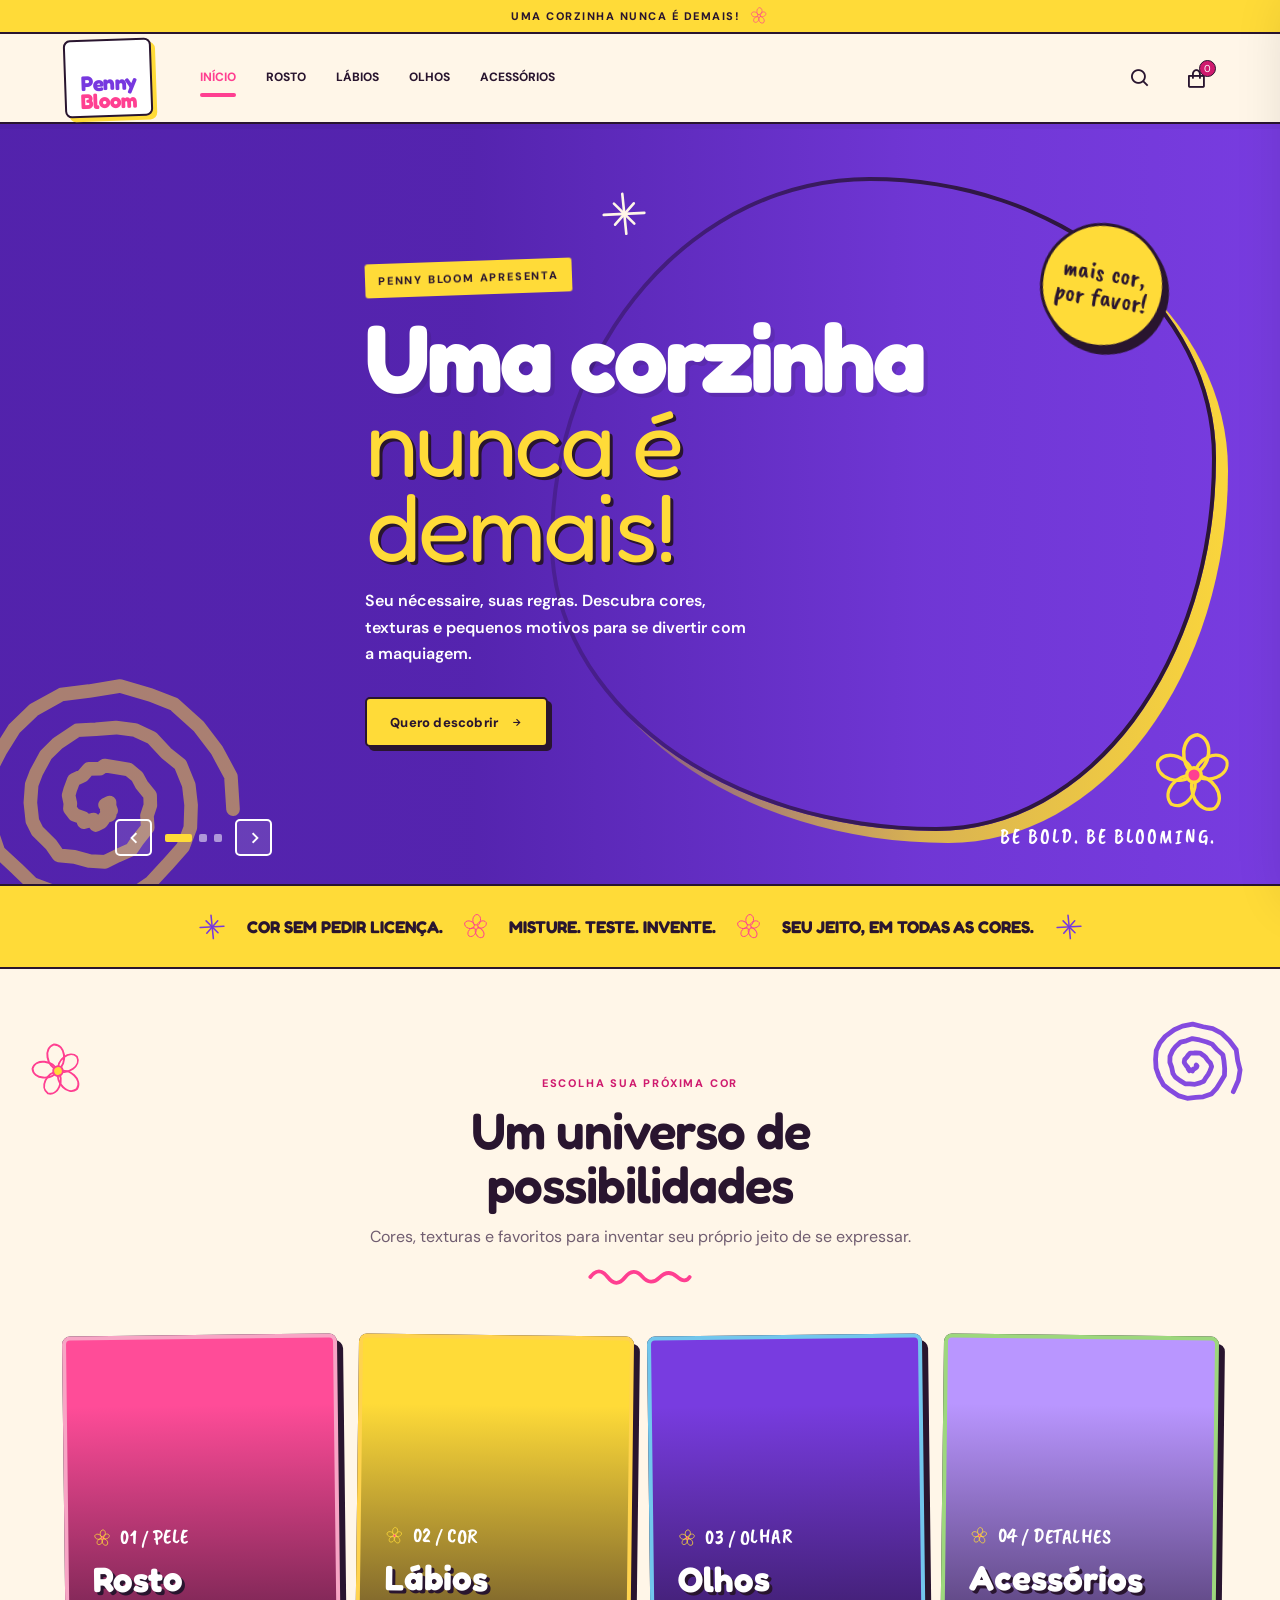
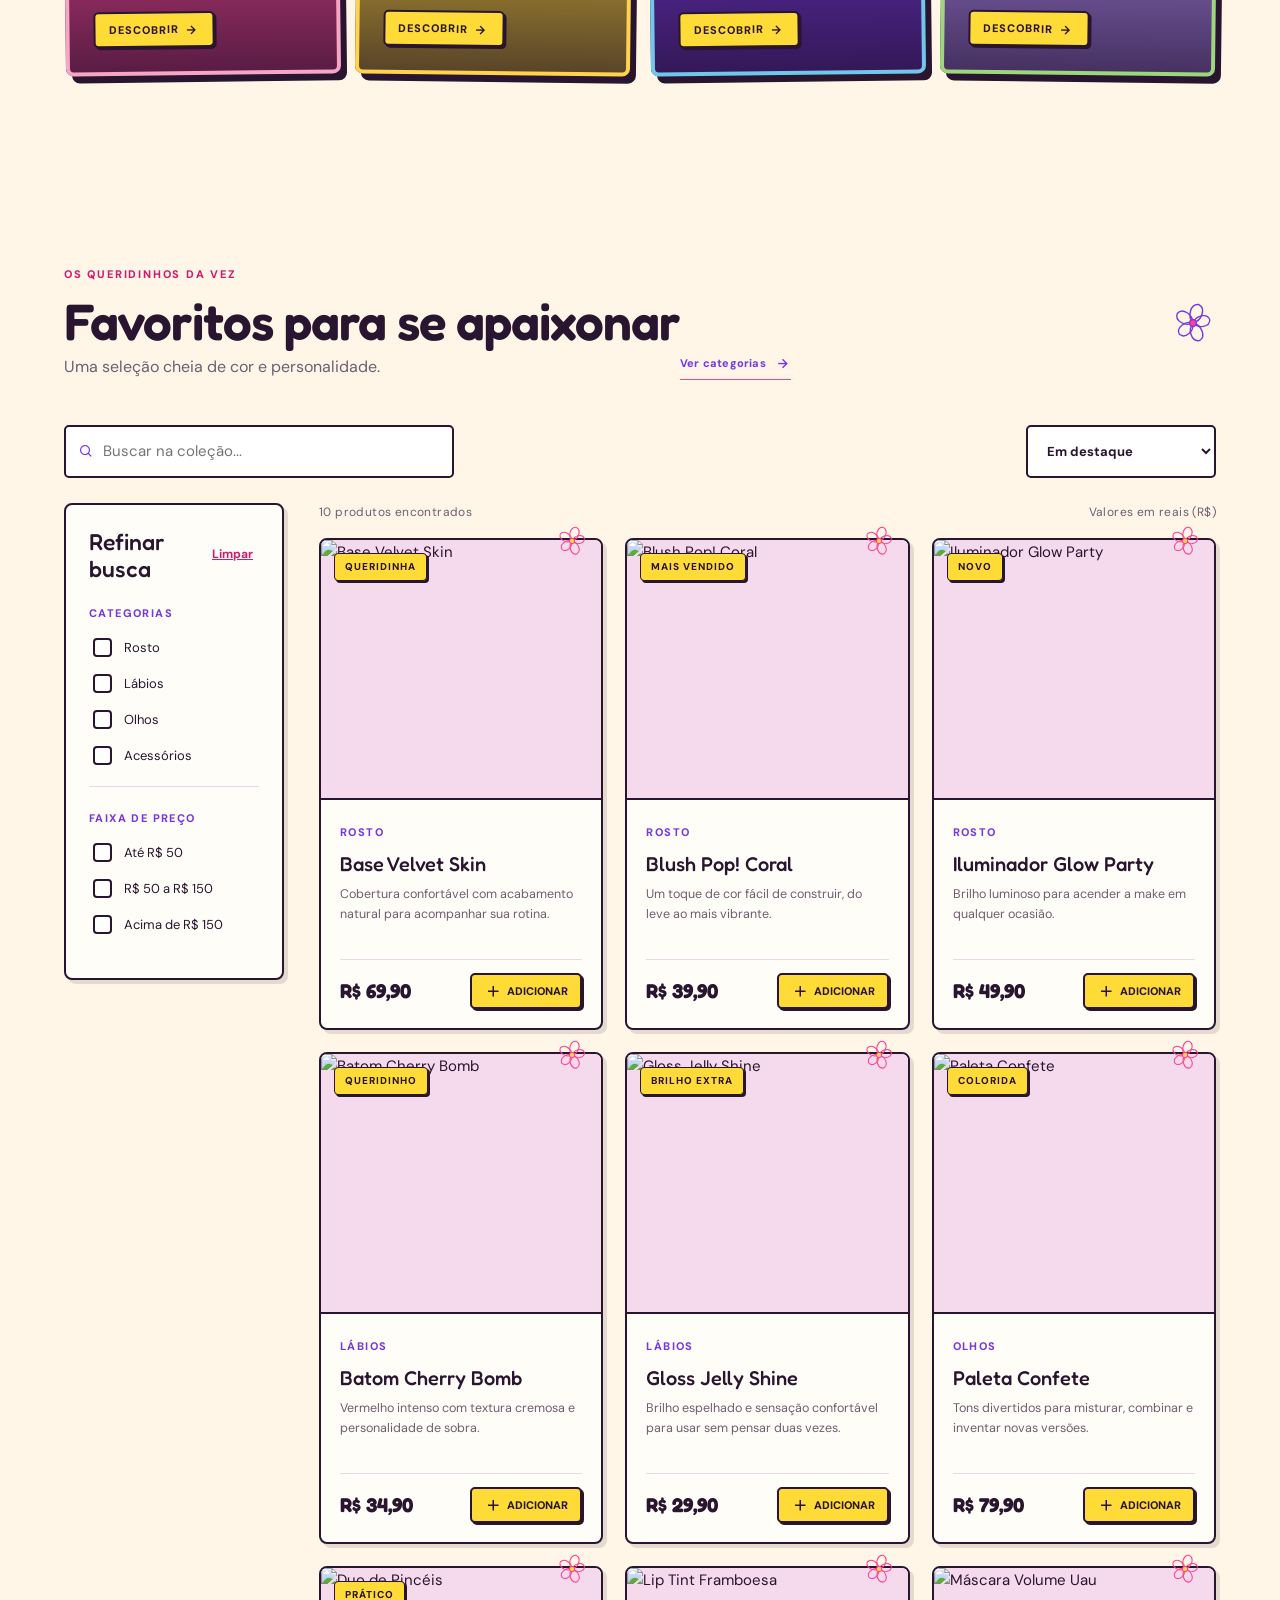
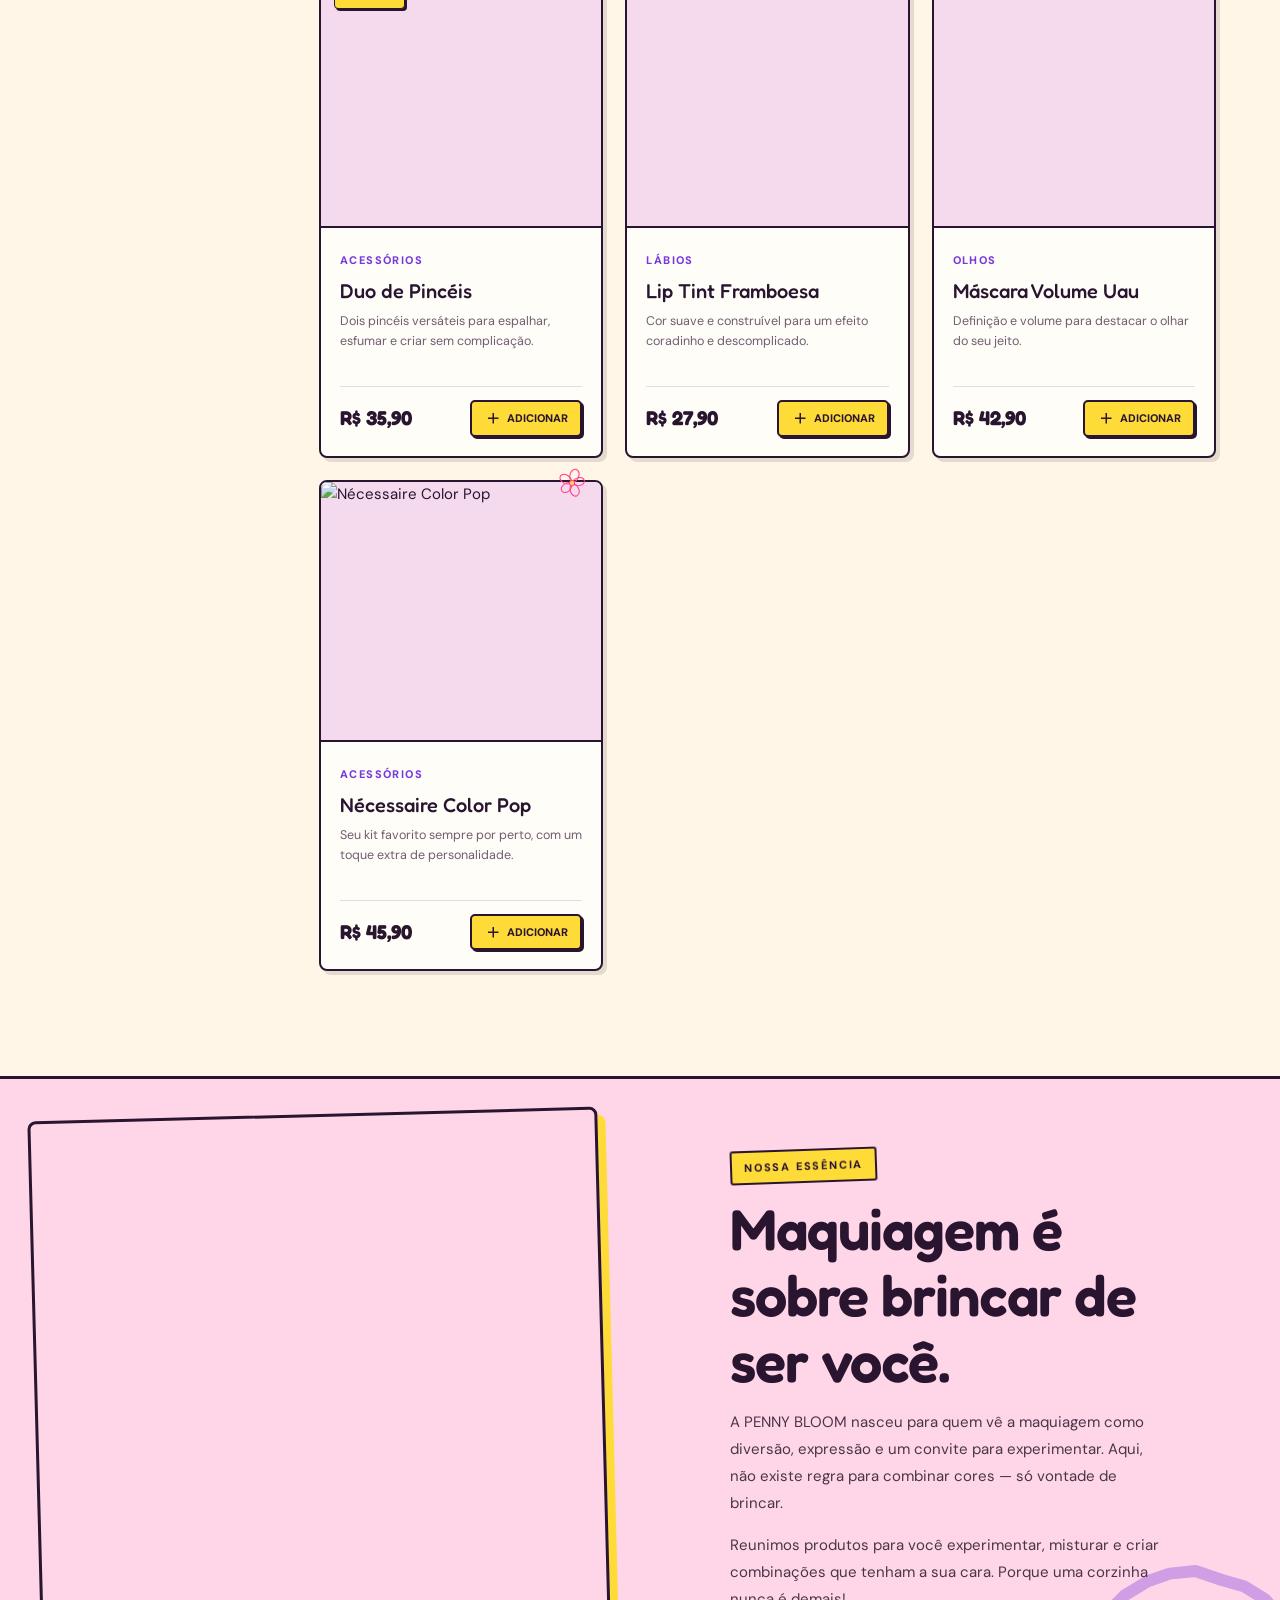
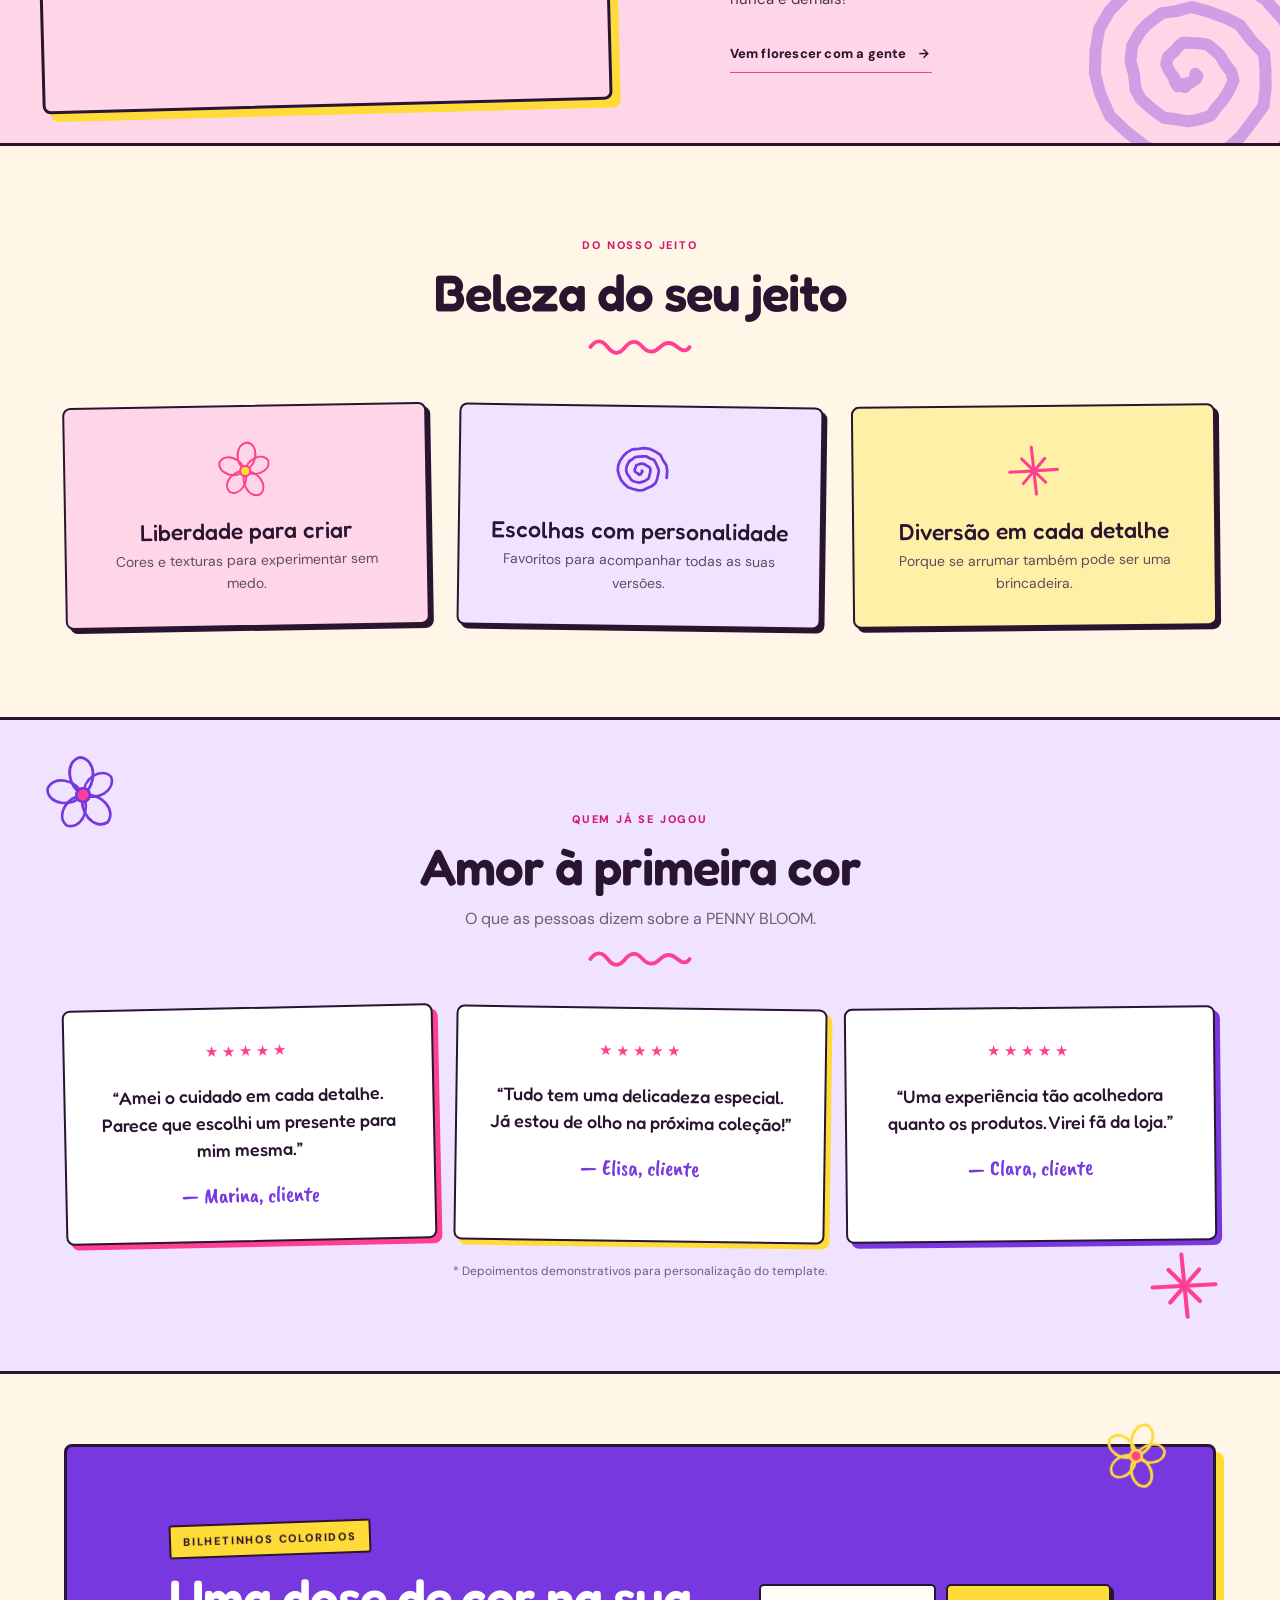
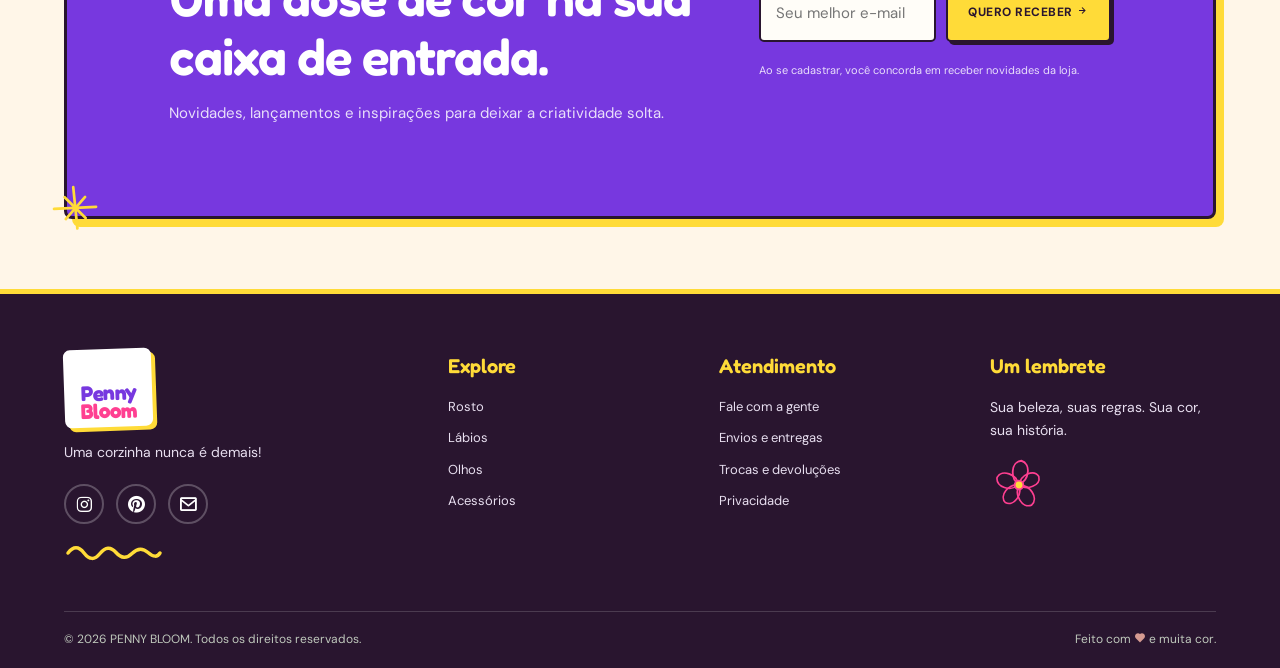
==== index.html @ 9c1b97aa "Add files via upload" ====
<!DOCTYPE html>
<html lang="pt-BR">
<head>
  <meta charset="UTF-8">
  <meta name="viewport" content="width=device-width, initial-scale=1.0">
  <meta name="theme-color" content="#f8f6ef">
  <meta name="description" content="PENNY BLOOM — maquiagem, cor e personalidade.">
  <title>PENNY BLOOM | Uma corzinha nunca é demais!</title>
  <link rel="preconnect" href="https://fonts.googleapis.com">
  <link rel="preconnect" href="https://fonts.gstatic.com" crossorigin>
  <link href="https://fonts.googleapis.com/css2?family=Caveat+Brush&family=DM+Sans:wght@400;500;600;700;800&family=Fredoka:wght@400;500;600;700&display=swap" rel="stylesheet">
  <link href="https://unpkg.com/boxicons@2.1.4/css/boxicons.min.css" rel="stylesheet">
  <link rel="stylesheet" href="style.css">
</head>
<body data-page="home">
  <div class="announcement">Uma corzinha nunca é demais! <span>✿</span></div>
  <header class="site-header">
    <div class="nav-container">
      <button class="icon-button mobile-toggle" id="mobile-toggle" aria-label="Abrir menu" aria-expanded="false"><i class="bx bx-menu"></i></button>
      <a class="logo" href="index.html" aria-label="Penny Bloom — início"><span class="logo-mark" aria-hidden="true">✿</span><span class="logo-word"><span class="logo-line">Penny</span><span class="logo-line">Bloom</span></span></a>
      <nav class="main-nav" id="nav-menu" aria-label="Navegação principal">
        <a class="active" href="index.html">Início</a>
        <a href="rosto.html">Rosto</a>
        <a href="labios.html">Lábios</a>
        <a href="olhos.html">Olhos</a>
        <a href="acessorios.html">Acessórios</a>
      </nav>
      <div class="nav-actions">
        <button class="icon-button" id="search-toggle" aria-label="Abrir busca"><i class="bx bx-search"></i></button>
        <button class="icon-button cart-trigger" data-open-cart aria-label="Abrir carrinho"><i class="bx bx-shopping-bag"></i><span class="cart-count" id="cart-count">0</span></button>
      </div>
    </div>
    <form class="search-bar" id="search-form" role="search">
      <input id="search-input" type="search" placeholder="O que você está procurando?" aria-label="Buscar produtos">
      <button type="submit">Buscar</button>
    </form>
  </header>

  <main>
    <section class="hero hero-slider" aria-label="Destaques PENNY BLOOM">
      <div class="hero-slide is-active"><div class="hero-slide-image" style="background-image:url('https://images.unsplash.com/photo-1522335789203-aabd1fc54bc9?auto=format&fit=crop&w=2200&q=90')"></div><div class="hero-content"><span class="eyebrow">PENNY BLOOM APRESENTA</span><h1>Uma corzinha<br><em>nunca é demais!</em></h1><p>Seu nécessaire, suas regras. Descubra cores, texturas e pequenos motivos para se divertir com a maquiagem.</p><a class="button button-light" href="#colecao">Quero descobrir <i class="bx bx-right-arrow-alt"></i></a></div><span class="hero-sticker sticker-one">mais cor,<br>por favor!</span></div>
      <div class="hero-slide"><div class="hero-slide-image" style="background-image:url('https://images.unsplash.com/photo-1596462502278-27bfdc403348?auto=format&fit=crop&w=2200&q=90')"></div><div class="hero-content"><span class="eyebrow">SEU JEITO DE BRILHAR</span><h1>Não tenha medo<br><em>de se colorir.</em></h1><p>Do básico ao nada básico: encontre seus novos favoritos e experimente sem pedir licença.</p><a class="button button-light" href="olhos.html">Explore as cores <i class="bx bx-right-arrow-alt"></i></a></div><span class="hero-sticker sticker-two">coragem<br>no pincel!</span></div>
      <div class="hero-slide"><div class="hero-slide-image" style="background-image:url('https://images.unsplash.com/photo-1583241800698-e8ab01830a07?auto=format&fit=crop&w=2200&q=90')"></div><div class="hero-content"><span class="eyebrow">BE BOLD. BE BLOOMING.</span><h1>Seu rosto é<br><em>sua tela.</em></h1><p>Um toque de brilho, uma mistura inesperada e uma versão sua que muda quando quiser.</p><a class="button button-light" href="rosto.html">Encontre seu favorito <i class="bx bx-right-arrow-alt"></i></a></div><span class="hero-sticker sticker-three">feito pra<br>brincar ♡</span></div>
      <div class="hero-controls"><button class="hero-arrow hero-prev" aria-label="Slide anterior"><i class="bx bx-chevron-left"></i></button><div class="hero-dots"><button class="is-active" data-go-slide="0" aria-label="Destaque 1"></button><button data-go-slide="1" aria-label="Destaque 2"></button><button data-go-slide="2" aria-label="Destaque 3"></button></div><button class="hero-arrow hero-next" aria-label="Próximo slide"><i class="bx bx-chevron-right"></i></button></div>
      <span class="hero-note">BE BOLD. BE BLOOMING.</span><span class="doodle doodle-flower">✿</span><span class="doodle doodle-spark">✳</span>
    </section>

    <section class="intro-strip">
      <p>Cor sem pedir licença.</p>
      <span>✿</span>
      <p>Misture. Teste. Invente.</p>
      <span>✿</span>
      <p>Seu jeito, em todas as cores.</p>
    </section>

    <section class="section categories-section">
      <div class="section-heading">
        <span class="eyebrow">ESCOLHA SUA PRÓXIMA COR</span>
        <h2>Um universo de possibilidades</h2>
        <p>Cores, texturas e favoritos para inventar seu próprio jeito de se expressar.</p>
      </div>
      <div class="category-grid">
        <a class="category-card category-face" href="rosto.html"><span>01 / PELE</span><h3>Rosto</h3><b>Descobrir <i class="bx bx-right-arrow-alt"></i></b></a>
        <a class="category-card category-lips" href="labios.html"><span>02 / COR</span><h3>Lábios</h3><b>Descobrir <i class="bx bx-right-arrow-alt"></i></b></a>
        <a class="category-card category-eyes" href="olhos.html"><span>03 / OLHAR</span><h3>Olhos</h3><b>Descobrir <i class="bx bx-right-arrow-alt"></i></b></a>
        <a class="category-card category-tools" href="acessorios.html"><span>04 / DETALHES</span><h3>Acessórios</h3><b>Descobrir <i class="bx bx-right-arrow-alt"></i></b></a>
      </div>
    </section>

    <section class="section shop-section" id="colecao">
      <div class="section-heading section-heading-row">
        <div><span class="eyebrow">OS QUERIDINHOS DA VEZ</span><h2>Favoritos para se apaixonar</h2><p>Uma seleção cheia de cor e personalidade.</p></div>
        <a class="text-link" href="rosto.html">Ver categorias <i class="bx bx-right-arrow-alt"></i></a>
      </div>
      <div class="catalog-toolbar">
        <label class="catalog-search"><i class="bx bx-search"></i><input type="search" id="catalog-search" placeholder="Buscar na coleção..." aria-label="Buscar na coleção"></label>
        <select id="sort-select" aria-label="Ordenar produtos">
          <option value="featured">Em destaque</option><option value="newest">Mais recentes</option><option value="price-asc">Menor preço</option><option value="price-desc">Maior preço</option><option value="name">Nome A–Z</option>
        </select>
      </div>
      <div class="catalog-layout">
        <aside class="filters">
          <div class="filter-heading"><h3>Refinar busca</h3><button id="clear-filters" class="clear-button">Limpar</button></div>
          <div class="filter-group"><h4>Categorias</h4>
            <label><input type="checkbox" name="category" value="rosto"> Rosto</label>
            <label><input type="checkbox" name="category" value="labios"> Lábios</label>
            <label><input type="checkbox" name="category" value="olhos"> Olhos</label>
            <label><input type="checkbox" name="category" value="acessorios"> Acessórios</label>
          </div>
          <div class="filter-group"><h4>Faixa de preço</h4>
            <label><input type="checkbox" name="price" value="0-50"> Até R$ 50</label>
            <label><input type="checkbox" name="price" value="50-150"> R$ 50 a R$ 150</label>
            <label><input type="checkbox" name="price" value="150-9999"> Acima de R$ 150</label>
          </div>
        </aside>
        <div class="products-area">
          <div class="results-line"><span id="results-count" aria-live="polite"></span><span>Valores em reais (R$)</span></div>
          <div class="products-grid" id="products-grid"></div>
          <div class="empty-state" id="empty-state" hidden><i class="bx bx-leaf"></i><h3>Nenhum encanto por aqui...</h3><p>Tente ajustar os filtros ou buscar por outro termo.</p><button class="button button-outline" id="reset-empty">Limpar filtros</button></div>
        </div>
      </div>
    </section>

    <section class="story-section">
      <div class="story-image"></div>
      <div class="story-copy"><span class="eyebrow">NOSSA ESSÊNCIA</span><h2>Maquiagem é sobre brincar de ser você.</h2><p>A PENNY BLOOM nasceu para quem vê a maquiagem como diversão, expressão e um convite para experimentar. Aqui, não existe regra para combinar cores — só vontade de brincar.</p><p>Reunimos produtos para você experimentar, misturar e criar combinações que tenham a sua cara. Porque uma corzinha nunca é demais!</p><a class="text-link" href="#newsletter">Vem florescer com a gente <i class="bx bx-right-arrow-alt"></i></a></div>
    </section>

    <section class="section values-section">
      <div class="section-heading"><span class="eyebrow">DO NOSSO JEITO</span><h2>Beleza do seu jeito</h2></div>
      <div class="values-grid">
        <article><i class="bx bx-leaf"></i><h3>Liberdade para criar</h3><p>Cores e texturas para experimentar sem medo.</p></article>
        <article><i class="bx bx-heart"></i><h3>Escolhas com personalidade</h3><p>Favoritos para acompanhar todas as suas versões.</p></article>
        <article><i class="bx bx-gift"></i><h3>Diversão em cada detalhe</h3><p>Porque se arrumar também pode ser uma brincadeira.</p></article>
      </div>
    </section>

    <section class="testimonials-section">
      <div class="section-heading"><span class="eyebrow">QUEM JÁ SE JOGOU</span><h2>Amor à primeira cor</h2><p>O que as pessoas dizem sobre a PENNY BLOOM.</p></div>
      <div class="testimonial-grid">
        <blockquote><div class="stars">★★★★★</div><p>“Amei o cuidado em cada detalhe. Parece que escolhi um presente para mim mesma.”</p><cite>— Marina, cliente</cite></blockquote>
        <blockquote><div class="stars">★★★★★</div><p>“Tudo tem uma delicadeza especial. Já estou de olho na próxima coleção!”</p><cite>— Elisa, cliente</cite></blockquote>
        <blockquote><div class="stars">★★★★★</div><p>“Uma experiência tão acolhedora quanto os produtos. Virei fã da loja.”</p><cite>— Clara, cliente</cite></blockquote>
      </div>
      <p class="demo-note">* Depoimentos demonstrativos para personalização do template.</p>
    </section>

    <section class="newsletter-section" id="newsletter">
      <div><span class="eyebrow">BILHETINHOS COLORIDOS</span><h2>Uma dose de cor na sua caixa de entrada.</h2><p>Novidades, lançamentos e inspirações para deixar a criatividade solta.</p></div>
      <form id="newsletter-form" class="newsletter-form"><label class="sr-only" for="newsletter-email">Seu e-mail</label><input type="email" id="newsletter-email" placeholder="Seu melhor e-mail" required><button type="submit">Quero receber <i class="bx bx-right-arrow-alt"></i></button><small id="newsletter-message" aria-live="polite">Ao se cadastrar, você concorda em receber novidades da loja.</small></form>
    </section>
  </main>

  <footer class="site-footer">
    <div class="footer-main"><div class="footer-brand"><a class="logo" href="index.html" aria-label="Penny Bloom — início"><span class="logo-mark" aria-hidden="true">✿</span><span class="logo-word"><span class="logo-line">Penny</span><span class="logo-line">Bloom</span></span></a><p>Uma corzinha nunca é demais!</p><div class="social-links"><a href="#" aria-label="Instagram"><i class="bx bxl-instagram"></i></a><a href="#" aria-label="Pinterest"><i class="bx bxl-pinterest"></i></a><a href="#" aria-label="E-mail"><i class="bx bx-envelope"></i></a></div></div>
      <div><h3>Explore</h3><a href="rosto.html">Rosto</a><a href="labios.html">Lábios</a><a href="olhos.html">Olhos</a><a href="acessorios.html">Acessórios</a></div>
      <div><h3>Atendimento</h3><a href="#newsletter">Fale com a gente</a><a href="#">Envios e entregas</a><a href="#">Trocas e devoluções</a><a href="#">Privacidade</a></div>
      <div><h3>Um lembrete</h3><p>Sua beleza, suas regras. Sua cor, sua história.</p><span class="footer-flower">✿</span></div>
    </div><div class="footer-bottom"><span>© <span id="current-year"></span> PENNY BLOOM. Todos os direitos reservados.</span><span>Feito com <i class="bx bxs-heart"></i> e muita cor.</span></div>
  </footer>

  <div class="toast" id="toast" role="status" aria-live="polite"></div>
  <div class="drawer-backdrop" id="cart-backdrop"></div>
  <aside class="cart-drawer" id="cart-drawer" aria-label="Carrinho de compras" aria-hidden="true">
    <div class="drawer-header"><div><span class="eyebrow">SUAS ESCOLHAS</span><h2>Meu carrinho</h2></div><button class="icon-button" id="close-cart" aria-label="Fechar carrinho"><i class="bx bx-x"></i></button></div>
    <div class="cart-items" id="cart-items"></div>
    <div class="cart-empty" id="cart-empty"><i class="bx bx-shopping-bag"></i><h3>Seu carrinho está vazio</h3><p>Que tal colocar um pouco de cor por aqui?</p><button class="button button-outline" id="continue-shopping">Continuar explorando</button></div>
    <div class="drawer-footer" id="drawer-footer"><div class="subtotal"><span>Subtotal</span><strong id="cart-total">R$ 0,00</strong></div><p>Frete e condições de pagamento são definidos na etapa de compra.</p><button class="button button-primary checkout-demo" id="checkout-button">Continuar <i class="bx bx-right-arrow-alt"></i></button><small>Checkout demonstrativo — configure seu meio de pagamento antes de publicar a loja.</small></div>
  </aside>
  <script src="app.js"></script>
</body>
</html>
---- style.css ----
:root{--cream:#f8f6ef;--paper:#fffefa;--sage:#71866b;--sage-dark:#405744;--sage-soft:#e8ede3;--rose:#b77e79;--ink:#303b31;--muted:#7d8278;--line:#e5e5da;--serif:'Playfair Display',Georgia,serif;--sans:'DM Sans',Arial,sans-serif;--shadow:0 16px 45px rgba(48,59,49,.08)}
*{box-sizing:border-box}html{scroll-behavior:smooth;scroll-padding-top:100px}body{margin:0;background:var(--cream);color:var(--ink);font-family:var(--sans);font-size:15px;line-height:1.65}body.drawer-open{overflow:hidden}a{color:inherit;text-decoration:none}button,input,select{font:inherit}button{cursor:pointer}img{display:block;max-width:100%}.announcement{height:34px;display:flex;align-items:center;justify-content:center;gap:9px;background:var(--sage-dark);color:#fff;font-size:10px;letter-spacing:1.4px;text-transform:uppercase}.announcement span{color:#d8c7a5}.site-header{position:sticky;top:0;z-index:50;background:rgba(255,254,250,.96);backdrop-filter:blur(14px);border-bottom:1px solid rgba(64,87,68,.10)}.nav-container{max-width:1320px;min-height:82px;padding:0 5%;margin:auto;display:grid;grid-template-columns:1fr auto 1fr;align-items:center;gap:30px}.logo{font-family:var(--serif);font-size:27px;line-height:1.05;color:var(--sage-dark);white-space:nowrap}.logo span{display:block;margin-top:3px;font-family:var(--sans);font-size:9px;font-weight:600;letter-spacing:5px;text-transform:uppercase;text-align:center}.main-nav{display:flex;align-items:center;gap:30px}.main-nav a{position:relative;padding:30px 0;color:#626b60;font-size:11px;font-weight:600;letter-spacing:1.1px;text-transform:uppercase;transition:color .2s}.main-nav a:hover,.main-nav a.active{color:var(--sage-dark)}.main-nav a.active:after{content:"";position:absolute;left:0;right:0;bottom:21px;height:1px;background:var(--rose)}.nav-actions{display:flex;justify-self:end;align-items:center;gap:16px}.icon-button{width:40px;height:40px;border:0;background:transparent;color:var(--sage-dark);font-size:22px;display:grid;place-items:center;border-radius:50%;transition:background .2s}.icon-button:hover{background:var(--sage-soft)}.cart-trigger{position:relative}.cart-count{position:absolute;top:0;right:-2px;min-width:17px;height:17px;padding:0 4px;border-radius:20px;background:var(--rose);color:white;font-size:10px;display:grid;place-items:center}.mobile-toggle{display:none}.search-bar{display:none;max-width:1320px;margin:0 auto;padding:0 5% 16px;gap:10px}.search-bar.is-open{display:flex}.search-bar input,.catalog-search input{width:100%;border:1px solid var(--line);background:var(--paper);padding:12px 15px;outline:none}.search-bar button{border:0;background:var(--sage-dark);color:white;padding:0 22px}
.hero{height:min(690px,78vh);min-height:530px;position:relative;display:flex;align-items:center;overflow:hidden;background:#4c5848}.hero-image{position:absolute;inset:0;background:linear-gradient(90deg,rgba(26,39,29,.66),rgba(26,39,29,.08)),url('https://images.unsplash.com/photo-1490750967868-88aa4486c946?auto=format&fit=crop&w=2200&q=90') center 48%/cover}.hero-content{position:relative;z-index:1;max-width:1320px;width:100%;margin:0 auto;padding:50px 8%;color:white}.eyebrow{display:block;color:var(--rose);font-size:10px;font-weight:700;letter-spacing:2.2px;text-transform:uppercase}.hero .eyebrow{color:#e7d9bd}.hero h1{font:500 clamp(46px,6.4vw,82px)/1.06 var(--serif);letter-spacing:-2px;margin:20px 0}.hero h1 em{font-weight:400;color:#e5d6b9}.hero-content p{max-width:450px;color:rgba(255,255,255,.88);font-size:16px;margin:0 0 30px}.button{display:inline-flex;align-items:center;justify-content:center;gap:12px;min-height:48px;padding:0 23px;border:1px solid transparent;font-size:11px;font-weight:700;letter-spacing:1px;text-transform:uppercase;transition:all .25s}.button-light{background:var(--paper);color:var(--sage-dark)}.button-light:hover{background:#e9dfca;transform:translateY(-2px)}.button-primary{background:var(--sage-dark);color:white}.button-primary:hover{background:#2e4232;transform:translateY(-2px)}.button-outline{border-color:var(--sage);background:transparent;color:var(--sage-dark)}.button-outline:hover{background:var(--sage-dark);color:white}.hero-note{position:absolute;right:5%;bottom:30px;color:rgba(255,255,255,.8);font:italic 14px var(--serif)}.intro-strip{min-height:85px;padding:18px 5%;display:flex;align-items:center;justify-content:center;gap:30px;background:#eeeee5;color:var(--sage-dark)}.intro-strip p{margin:0;font:italic 15px var(--serif)}.intro-strip span{color:var(--rose)}
.section{max-width:1320px;margin:0 auto;padding:105px 5%}.section-heading{text-align:center;margin:0 auto 45px;max-width:650px}.section-heading h2,.story-copy h2,.newsletter-section h2{font:500 clamp(32px,4vw,48px)/1.15 var(--serif);color:var(--sage-dark);margin:12px 0}.section-heading p{margin:10px 0 0;color:var(--muted)}.category-grid{display:grid;grid-template-columns:repeat(4,1fr);gap:17px}.category-card{height:330px;position:relative;display:flex;flex-direction:column;justify-content:flex-end;overflow:hidden;padding:25px;color:white;background-size:cover;background-position:center;isolation:isolate;transition:transform .35s}.category-card:before{content:"";position:absolute;inset:0;z-index:-1;background:linear-gradient(180deg,rgba(25,35,27,.03),rgba(25,35,27,.72))}.category-card:after{content:"";position:absolute;inset:0;z-index:-2;background-size:cover;background-position:center;transition:transform .6s}.category-card:hover:after{transform:scale(1.06)}.category-candles:after{background-image:url('https://images.unsplash.com/photo-1603006905003-be475563bc59?auto=format&fit=crop&w=900&q=85')}.category-tea:after{background-image:url('https://images.unsplash.com/photo-1544787219-7f47ccb76574?auto=format&fit=crop&w=900&q=85')}.category-decor:after{background-image:url('https://images.unsplash.com/photo-1616486338812-3dadae4b4ace?auto=format&fit=crop&w=900&q=85')}.category-vintage:after{background-image:url('https://images.unsplash.com/photo-1490312278390-ab64016e0aa9?auto=format&fit=crop&w=900&q=85')}.category-card>span{font-size:9px;letter-spacing:2px}.category-card h3{font:500 27px var(--serif);margin:8px 0}.category-card b{font-size:10px;letter-spacing:1px;text-transform:uppercase}.category-card b i{font-size:16px;vertical-align:middle}
.section-heading-row{max-width:none;display:flex;justify-content:space-between;align-items:end;text-align:left}.section-heading-row h2{margin-bottom:5px}.section-heading-row p{margin:0}.text-link{display:inline-flex;align-items:center;gap:8px;color:var(--sage-dark);font-size:11px;font-weight:700;letter-spacing:1px;text-transform:uppercase;border-bottom:1px solid #b7c1b1;padding-bottom:7px;white-space:nowrap}.text-link i{font-size:17px}.shop-section{padding-top:85px}.catalog-toolbar{display:flex;justify-content:space-between;gap:15px;margin-bottom:25px}.catalog-search{display:flex;align-items:center;gap:9px;flex:1;max-width:390px;padding-left:13px;background:var(--paper);border:1px solid var(--line);color:var(--sage)}.catalog-search input{border:0;background:transparent;padding-left:0}.catalog-search input:focus{outline:none}.catalog-toolbar select{min-width:190px;border:1px solid var(--line);background:var(--paper);padding:0 15px;color:var(--sage-dark);font-size:12px;outline:none}.catalog-layout{display:grid;grid-template-columns:220px 1fr;gap:35px;align-items:start}.filters{padding:23px;background:var(--paper);border:1px solid var(--line)}.filter-heading{display:flex;align-items:center;justify-content:space-between}.filter-heading h3{margin:0;font:500 21px var(--serif);color:var(--sage-dark)}.clear-button{border:0;background:none;color:var(--rose);font-size:10px;text-decoration:underline}.filter-group{padding:22px 0 7px;border-bottom:1px solid var(--line)}.filter-group:last-child{border:0}.filter-group h4{margin:0 0 13px;color:var(--sage-dark);font-size:10px;letter-spacing:1.4px;text-transform:uppercase}.filter-group label{display:flex;align-items:center;gap:9px;margin:11px 0;color:var(--muted);font-size:12px;cursor:pointer}.filter-group input{accent-color:var(--sage-dark);width:15px;height:15px}.results-line{display:flex;justify-content:space-between;margin-bottom:15px;color:var(--muted);font-size:10px;letter-spacing:.4px}.products-grid{display:grid;grid-template-columns:repeat(3,minmax(0,1fr));gap:22px}.product-card{min-width:0;background:var(--paper);border:1px solid var(--line);transition:transform .3s,box-shadow .3s}.product-card:hover{transform:translateY(-5px);box-shadow:var(--shadow)}.product-image-wrap{height:260px;position:relative;display:block;overflow:hidden;background:#ecebe3}.product-image-wrap img{width:100%;height:100%;object-fit:cover;transition:transform .6s}.product-card:hover .product-image-wrap img{transform:scale(1.045)}.product-badge{position:absolute;top:13px;left:13px;padding:5px 10px;background:rgba(255,254,250,.93);color:var(--sage-dark);font-size:9px;letter-spacing:1px;text-transform:uppercase}.quick-view{position:absolute;left:12px;right:12px;bottom:12px;display:flex;justify-content:center;align-items:center;gap:8px;padding:10px;background:rgba(255,254,250,.94);color:var(--sage-dark);font-size:10px;font-weight:700;letter-spacing:1px;text-transform:uppercase;opacity:0;transform:translateY(8px);transition:.25s}.product-card:hover .quick-view{opacity:1;transform:translateY(0)}.product-info{padding:19px}.product-category{color:var(--rose);font-size:9px;font-weight:700;letter-spacing:1.4px;text-transform:uppercase}.product-info h3{margin:7px 0;font:500 19px/1.3 var(--serif);color:var(--sage-dark)}.product-info h3 a:hover{color:var(--rose)}.product-info p{min-height:61px;margin:0;color:var(--muted);font-size:11px;line-height:1.6}.product-card-bottom{display:flex;align-items:center;justify-content:space-between;gap:8px;margin-top:17px;padding-top:13px;border-top:1px solid var(--line)}.product-card-bottom>strong{color:var(--sage-dark);font:600 17px var(--serif)}.add-button{display:flex;align-items:center;gap:5px;border:0;background:none;color:var(--sage-dark);font-size:10px;font-weight:700;text-transform:uppercase}.add-button i{font-size:18px}.add-button:hover{color:var(--rose)}.empty-state{padding:55px 20px;text-align:center;background:var(--paper);border:1px dashed #cbd3c5}.empty-state[hidden]{display:none}.empty-state>i{font-size:35px;color:var(--sage)}.empty-state h3{font:24px var(--serif);color:var(--sage-dark)}.empty-state p{color:var(--muted);font-size:13px}.story-section{display:grid;grid-template-columns:1fr 1fr;min-height:560px;background:#eceee5}.story-image{min-height:500px;background:url('https://images.unsplash.com/photo-1490750967868-88aa4486c946?auto=format&fit=crop&w=1200&q=85') center/cover}.story-copy{align-self:center;max-width:610px;padding:70px clamp(35px,7vw,110px)}.story-copy h2{font-size:clamp(34px,4vw,51px)}.story-copy p{color:#727c70;font-size:13px;line-height:1.9}.story-copy .text-link{margin-top:15px}.values-section{padding-top:90px;padding-bottom:90px}.values-grid{display:grid;grid-template-columns:repeat(3,1fr);gap:30px;text-align:center}.values-grid article{padding:30px 25px}.values-grid i{font-size:29px;color:var(--rose)}.values-grid h3{font:500 22px var(--serif);color:var(--sage-dark);margin:12px 0 5px}.values-grid p{max-width:260px;margin:auto;color:var(--muted);font-size:12px}.testimonials-section{padding:90px 5%;background:#eeeee5}.testimonials-section .section-heading{margin-bottom:35px}.testimonial-grid{max-width:1200px;margin:auto;display:grid;grid-template-columns:repeat(3,1fr);gap:20px}.testimonial-grid blockquote{margin:0;padding:30px;background:var(--paper);text-align:center}.stars{color:#b58c61;letter-spacing:4px}.testimonial-grid p{font:italic 17px/1.6 var(--serif);color:var(--sage-dark)}.testimonial-grid cite{font-size:10px;color:var(--muted);font-style:normal}.demo-note{text-align:center;color:#92968e;font-size:9px;margin:20px 0 0}.newsletter-section{padding:75px 8%;display:flex;align-items:center;justify-content:space-between;gap:50px;background:#dfe6da}.newsletter-section>div{max-width:540px}.newsletter-section h2{font-size:36px}.newsletter-section p{color:#687568;font-size:13px}.newsletter-form{width:min(440px,100%);display:grid;grid-template-columns:1fr auto;gap:0}.newsletter-form input{min-width:0;padding:15px;border:1px solid #c8d2c2;background:var(--paper);outline:none}.newsletter-form button{padding:0 17px;border:0;background:var(--sage-dark);color:white;font-size:10px;font-weight:700;letter-spacing:.5px;text-transform:uppercase}.newsletter-form small{grid-column:1/-1;margin-top:9px;color:#778273;font-size:9px}.sr-only{position:absolute;width:1px;height:1px;padding:0;margin:-1px;overflow:hidden;clip:rect(0,0,0,0);white-space:nowrap;border:0}
.site-footer{background:#35483a;color:#e7e9df;padding:55px 5% 0}.footer-main{max-width:1200px;margin:auto;display:grid;grid-template-columns:1.5fr 1fr 1fr 1fr;gap:45px;padding-bottom:45px}.footer-brand .logo{display:inline-block;color:#fff;font-size:29px}.footer-brand .logo span{color:#d6dcca}.footer-main p{max-width:230px;color:#c1c9bc;font-size:12px}.footer-main h3{margin:5px 0 18px;color:#e6d8bd;font:500 19px var(--serif)}.footer-main>div>a:not(.logo){display:block;margin:10px 0;color:#c1c9bc;font-size:11px}.footer-main>div>a:hover{color:white}.social-links{display:flex;gap:12px;margin-top:20px}.social-links a{font-size:20px}.footer-flower{font-size:32px;color:#d6b8a5}.footer-bottom{max-width:1200px;margin:auto;border-top:1px solid rgba(255,255,255,.15);padding:18px 0;display:flex;justify-content:space-between;gap:20px;color:#bfc8bc;font-size:10px}.footer-bottom i{color:#d59a91}
.category-page{min-height:65vh}.category-hero{padding:85px 5% 75px;text-align:center;background:linear-gradient(rgba(239,239,230,.8),rgba(239,239,230,.8)),url('https://images.unsplash.com/photo-1490750967868-88aa4486c946?auto=format&fit=crop&w=1800&q=80') center/cover}.category-hero h1{margin:12px 0;font:500 clamp(40px,5vw,62px) var(--serif);color:var(--sage-dark)}.category-hero p{max-width:560px;margin:auto;color:#687568}.category-shop{padding-top:65px}.category-shop .section-heading-row{margin-bottom:35px}.product-detail-section{min-height:65vh;padding-top:60px}.back-link{display:inline-flex;align-items:center;gap:7px;margin-bottom:35px;color:var(--sage-dark);font-size:11px;text-transform:uppercase;letter-spacing:1px}.product-detail-grid{display:grid;grid-template-columns:1.05fr .95fr;gap:8%;align-items:center}.detail-image{height:580px;background:#eeeee5}.detail-image img{width:100%;height:100%;object-fit:cover}.detail-copy h1{margin:12px 0;font:500 clamp(36px,4vw,54px)/1.12 var(--serif);color:var(--sage-dark)}.detail-price{display:block;margin:20px 0;color:var(--sage-dark);font:600 25px var(--serif)}.detail-copy>p{max-width:500px;color:var(--muted);line-height:1.9}.detail-note{padding:15px;background:#edf0e8;color:var(--sage-dark)!important;font-size:12px}.detail-copy .button{margin-top:15px}.detail-benefits{display:grid;gap:10px;margin-top:30px;color:var(--muted);font-size:11px}.detail-benefits i{color:var(--sage);font-size:17px;vertical-align:middle;margin-right:7px}.not-found{text-align:center;padding:100px 10px}.not-found h1{font:42px var(--serif);color:var(--sage-dark)}
.drawer-backdrop{position:fixed;inset:0;z-index:90;background:rgba(29,39,30,.38);opacity:0;visibility:hidden;transition:.3s}.drawer-backdrop.is-visible{opacity:1;visibility:visible}.cart-drawer{position:fixed;z-index:100;top:0;right:0;width:min(440px,100%);height:100dvh;padding:25px;background:var(--paper);display:flex;flex-direction:column;transform:translateX(105%);transition:transform .35s ease;box-shadow:-15px 0 50px rgba(0,0,0,.12)}.cart-drawer.is-open{transform:translateX(0)}.drawer-header{display:flex;align-items:center;justify-content:space-between;padding-bottom:20px;border-bottom:1px solid var(--line)}.drawer-header h2{margin:4px 0 0;font:30px var(--serif);color:var(--sage-dark)}.cart-items{flex:1;overflow:auto;padding:10px 0}.cart-line{display:grid;grid-template-columns:78px 1fr 25px;gap:13px;padding:15px 0;border-bottom:1px solid var(--line)}.cart-line>img{width:78px;height:90px;object-fit:cover}.cart-line-info>a{display:block;color:var(--sage-dark);font:16px var(--serif)}.cart-line-info>strong{display:block;margin:5px 0;color:var(--sage);font-size:12px}.remove-item{align-self:start;border:0;background:none;color:#a47c75;font-size:18px}.quantity-control{display:inline-flex;align-items:center;gap:12px;border:1px solid var(--line);padding:2px 7px}.quantity-control button{border:0;background:none;color:var(--sage-dark);font-size:16px}.quantity-control span{font-size:11px}.cart-empty{margin:auto;text-align:center}.cart-empty[hidden],.drawer-footer[hidden]{display:none}.cart-empty>i{font-size:38px;color:var(--sage)}.cart-empty h3{font:24px var(--serif);color:var(--sage-dark)}.cart-empty p{color:var(--muted);font-size:12px}.drawer-footer{padding-top:20px;border-top:1px solid var(--line)}.subtotal{display:flex;justify-content:space-between;color:var(--sage-dark)}.subtotal strong{font:600 21px var(--serif)}.drawer-footer p,.drawer-footer small{display:block;color:var(--muted);font-size:10px}.drawer-footer .button{width:100%;margin:8px 0}.toast{position:fixed;z-index:150;left:50%;bottom:25px;transform:translate(-50%,20px);padding:13px 20px;background:var(--sage-dark);color:white;font-size:12px;opacity:0;visibility:hidden;transition:.25s;box-shadow:var(--shadow);text-align:center;max-width:90%}.toast.show{opacity:1;visibility:visible;transform:translate(-50%,0)}
@media(max-width:1100px){.nav-container{gap:15px}.main-nav{gap:17px}.main-nav a{font-size:10px}.products-grid{grid-template-columns:repeat(2,minmax(0,1fr))}.category-grid{grid-template-columns:repeat(2,1fr)}.product-image-wrap{height:290px}}
@media(max-width:760px){.announcement{font-size:8px;letter-spacing:1px}.nav-container{min-height:72px;grid-template-columns:40px 1fr 80px;gap:8px;padding:0 5%}.mobile-toggle{display:grid}.logo{justify-self:center;font-size:24px}.logo span{font-size:8px}.nav-actions{gap:4px}.main-nav{position:absolute;top:72px;left:0;right:0;display:none;flex-direction:column;align-items:stretch;gap:0;padding:10px 7% 22px;background:var(--paper);border-bottom:1px solid var(--line);box-shadow:0 15px 25px rgba(0,0,0,.06)}.main-nav.is-open{display:flex}.main-nav a{padding:13px 0;border-bottom:1px solid var(--line)}.main-nav a.active:after{display:none}.hero{height:620px;min-height:0}.hero-image{background-position:58% center}.hero-content{padding:35px 7%}.hero h1{font-size:53px}.hero-content p{font-size:14px;max-width:330px}.hero-note{font-size:11px}.intro-strip{gap:12px;flex-wrap:wrap}.intro-strip p{font-size:12px}.intro-strip p:last-child{display:none}.section{padding:75px 5%}.section-heading h2{font-size:35px}.category-grid{gap:10px}.category-card{height:245px;padding:16px}.category-card h3{font-size:21px}.section-heading-row{align-items:start;gap:18px;flex-direction:column}.catalog-layout{grid-template-columns:1fr;gap:20px}.filters{padding:15px}.filter-group{display:inline-block;vertical-align:top;width:49%;padding:12px 0}.filter-heading h3{font-size:19px}.products-grid{gap:13px}.product-image-wrap{height:220px}.product-info{padding:13px}.product-info h3{font-size:17px}.product-info p{font-size:10px;min-height:80px}.product-card-bottom{align-items:flex-start;flex-direction:column}.add-button{padding:5px 0}.catalog-toolbar{flex-direction:column}.catalog-search{max-width:none;min-height:45px}.catalog-toolbar select{min-height:43px}.results-line{font-size:9px}.story-section{grid-template-columns:1fr}.story-image{min-height:330px}.story-copy{padding:55px 7%}.values-grid,.testimonial-grid{grid-template-columns:1fr;gap:10px}.values-grid article{padding:20px}.newsletter-section{padding:55px 7%;display:block}.newsletter-section h2{font-size:31px}.newsletter-form{margin-top:25px}.footer-main{grid-template-columns:1fr 1fr;gap:30px}.footer-brand{grid-column:1/-1}.footer-bottom{flex-direction:column;gap:7px}.category-hero{padding:65px 7%}.product-detail-grid{grid-template-columns:1fr;gap:30px}.detail-image{height:420px}.product-detail-section{padding-top:35px}.detail-copy h1{font-size:39px}}
@media(max-width:420px){.hero h1{font-size:44px}.category-grid{grid-template-columns:1fr 1fr}.category-card{height:210px}.category-card h3{font-size:18px}.products-grid{grid-template-columns:1fr}.product-image-wrap{height:300px}.product-info p{min-height:0}.product-card-bottom{flex-direction:row;align-items:center}.filter-group{width:100%}.newsletter-form{grid-template-columns:1fr}.newsletter-form button{min-height:46px}.footer-main{gap:22px}.footer-main h3{font-size:17px}}


:root{--cream:#fff8ed;--paper:#fffdf8;--sage:#9b65e8;--sage-dark:#30251f;--sage-soft:#f4e9ff;--rose:#f05291;--ink:#30251f;--muted:#766b70;--line:#f1dfd4;--serif:'Fredoka','DM Sans',sans-serif;--sans:'DM Sans',Arial,sans-serif;--shadow:0 16px 45px rgba(67,35,57,.10);--pink:#f05291;--purple:#9b65e8;--blue:#52b9e9;--yellow:#ffd34e;--green:#83c95b}
body{background:var(--cream);color:var(--ink)}
.announcement{background:var(--purple);font-size:11px;text-transform:none;letter-spacing:1px;font-weight:700}.announcement span{color:var(--yellow);font-size:17px}
.site-header{background:rgba(255,253,248,.96);border-color:#f7e4dc}.logo{font-family:var(--serif);font-weight:700;color:var(--ink);font-size:29px}.logo span{font-family:var(--sans);color:var(--pink);font-weight:800;letter-spacing:6px}
.main-nav a{color:#51444c;letter-spacing:.7px}.main-nav a:hover,.main-nav a.active{color:var(--pink)}.main-nav a.active:after{height:3px;background:var(--pink)}
.icon-button{color:var(--ink)}.icon-button:hover{background:#ffe7f0}.cart-count{background:var(--pink)}
.hero-slider{height:min(790px,calc(100svh - 116px));min-height:650px;position:relative;isolation:isolate;background:#472b44}
.hero-slide{position:absolute;inset:0;display:flex;align-items:center;opacity:0;visibility:hidden;transition:opacity 1s ease,visibility 1s ease}
.hero-slide.is-active{opacity:1;visibility:visible;z-index:1}
.hero-slide-image{position:absolute;inset:0;background-size:cover;background-position:center 38%;transform:scale(1.04);transition:transform 7s ease}
.hero-slide.is-active .hero-slide-image{transform:scale(1)}
.hero-slide:after{content:"";position:absolute;inset:0;background:linear-gradient(90deg,rgba(42,23,39,.82),rgba(42,23,39,.48) 45%,rgba(42,23,39,.03));z-index:0}
.hero-content{padding:55px 8%;max-width:1320px;z-index:2;animation:heroTextIn .85s both}
.hero .eyebrow{color:var(--yellow);font-size:11px}.hero h1{font:600 clamp(58px,7vw,100px)/.99 var(--serif);letter-spacing:-2px;max-width:720px;color:white}
.hero h1 em{color:var(--yellow);font-style:normal}.hero-content p{font-size:17px;max-width:440px;line-height:1.7}
.button{border-radius:999px;text-transform:none;letter-spacing:.2px;font-size:13px}.button-light{background:var(--yellow);color:var(--ink);font-weight:700;box-shadow:0 7px 0 rgba(48,37,31,.12)}.button-light:hover{background:white;color:var(--pink);transform:translateY(-3px)}
.hero-note{z-index:3;right:5%;bottom:35px;color:white;font:700 12px var(--sans);letter-spacing:2px}
.hero-sticker{position:absolute;z-index:2;right:12%;top:18%;width:125px;height:125px;display:grid;place-items:center;text-align:center;border-radius:50%;background:var(--yellow);color:var(--ink);font:700 19px/1.05 var(--serif);transform:rotate(9deg);box-shadow:4px 7px 0 rgba(48,37,31,.15)}
.sticker-two{background:var(--blue);color:white;transform:rotate(-10deg)}.sticker-three{background:var(--green)}
.hero-controls{position:absolute;z-index:5;left:8%;bottom:30px;display:flex;align-items:center;gap:13px}
.hero-arrow{width:37px;height:37px;border:1px solid #ffffffa8;border-radius:50%;background:#ffffff20;color:white;font-size:23px;display:grid;place-items:center}
.hero-arrow:hover{background:var(--yellow);color:var(--ink)}.hero-dots{display:flex;gap:7px}.hero-dots button{width:8px;height:8px;border:0;border-radius:20px;padding:0;background:#ffffff88;transition:.3s}.hero-dots button.is-active{width:27px;background:var(--yellow)}
.doodle{position:absolute;z-index:2;color:var(--yellow);pointer-events:none;font-size:64px}.doodle-flower{right:5%;bottom:18%}.doodle-spark{right:37%;top:13%;font-size:38px;color:var(--pink)}
@keyframes heroTextIn{from{opacity:0;transform:translateY(22px)}to{opacity:1;transform:translateY(0)}}
.intro-strip{background:var(--yellow);color:var(--ink)}.intro-strip p{font:600 15px var(--serif)}.intro-strip span{color:var(--pink)}
.section-heading h2,.story-copy h2,.newsletter-section h2{font-family:var(--serif);font-weight:600;color:var(--ink)}.eyebrow{color:var(--pink)}
.category-card{height:350px;border-radius:22px;box-shadow:var(--shadow)}.category-card h3{font:600 31px var(--serif)}
.category-card:before{background:linear-gradient(180deg,#20122308,#201223b8)}
.category-face:after{background-image:url('https://images.unsplash.com/photo-1522335789203-aabd1fc54bc9?auto=format&fit=crop&w=900&q=85')}
.category-lips:after{background-image:url('https://images.unsplash.com/photo-1586495777744-4413f21062fa?auto=format&fit=crop&w=900&q=85')}
.category-eyes:after{background-image:url('https://images.unsplash.com/photo-1512496015851-a90fb38ba796?auto=format&fit=crop&w=900&q=85')}
.category-tools:after{background-image:url('https://images.unsplash.com/photo-1596462502278-27bfdc403348?auto=format&fit=crop&w=900&q=85')}
.category-card:nth-child(1){outline:4px solid #f7a5c5;outline-offset:-4px}.category-card:nth-child(2){outline:4px solid #ffd34e;outline-offset:-4px}.category-card:nth-child(3){outline:4px solid #72c6ec;outline-offset:-4px}.category-card:nth-child(4){outline:4px solid #9dd77d;outline-offset:-4px}
.text-link{color:var(--pink);border-color:#f6a8c7;text-transform:none;letter-spacing:.2px}
.filters,.product-card{border-radius:17px;overflow:hidden;border-color:#f1dfd4}.filter-heading h3,.product-info h3{font-family:var(--serif);color:var(--ink)}
.filter-group input{accent-color:var(--pink)}.product-image-wrap{background:#f6e9ed}.product-badge{border-radius:30px;background:var(--yellow);color:var(--ink);font-weight:700}
.product-category{color:var(--purple)}.add-button{color:var(--pink)}.add-button:hover{color:var(--purple)}
.button-primary{background:var(--pink);color:white}.button-primary:hover{background:var(--purple)}.button-outline{border-color:var(--pink);color:var(--pink);border-radius:999px}.button-outline:hover{background:var(--pink);color:white}
.story-section{background:#f9e4ef}.story-image{background-image:url('https://images.unsplash.com/photo-1596462502278-27bfdc403348?auto=format&fit=crop&w=1200&q=85')}
.values-grid article{border-radius:18px;background:#fffdf8}.values-grid article:nth-child(1) i{color:var(--pink)}.values-grid article:nth-child(2) i{color:var(--purple)}.values-grid article:nth-child(3) i{color:#e9b900}
.testimonials-section{background:#e9f5ff}.testimonial-grid blockquote{border-radius:18px;background:#fff}.stars{color:#f0b900}
.newsletter-section{background:var(--purple);color:white;border-radius:28px;margin:40px auto;max-width:1220px}.newsletter-section h2,.newsletter-section .eyebrow{color:white}.newsletter-section p,.newsletter-form small{color:#ffffffd6}.newsletter-form input,.newsletter-form button{border-radius:999px}.newsletter-form button{background:var(--yellow);color:var(--ink)}
.site-footer{background:#30251f;color:#fff}.site-footer .logo{color:#fff}.site-footer .logo span{color:var(--yellow)}.site-footer a:hover{color:var(--yellow)}.footer-bottom{border-color:#ffffff29}.footer-flower{color:var(--pink)}
.reveal{opacity:0;transform:translateY(28px);transition:opacity .7s ease,transform .7s cubic-bezier(.2,.7,.2,1);transition-delay:var(--reveal-delay,0ms)}.reveal.is-visible{opacity:1;transform:translateY(0)}
@media(max-width:760px){.hero-slider{height:690px;min-height:0}.hero-slide:after{background:linear-gradient(90deg,#2a1723c7,#2a17235c)}.hero-content{padding:30px 7% 85px}.hero h1{font-size:clamp(50px,13vw,70px)}.hero-content p{font-size:14px;max-width:310px}.hero-sticker{width:88px;height:88px;right:7%;top:9%;font-size:14px}.hero-controls{left:7%;bottom:24px}.hero-note{right:6%;bottom:35px;font-size:9px}.doodle-flower{font-size:43px;right:5%;bottom:17%}.doodle-spark{right:7%;top:37%;font-size:28px}.category-card{height:250px;border-radius:16px}.category-card h3{font-size:23px}.newsletter-section{margin:25px 5%;border-radius:20px}}
@media(max-width:420px){.hero-slider{height:650px}.hero h1{font-size:47px}.hero-sticker{width:76px;height:76px;font-size:12px}.hero-note{display:none}.category-card{height:220px}}
@media(prefers-reduced-motion:reduce){*,*::before,*::after{scroll-behavior:auto!important;animation-duration:.01ms!important;animation-iteration-count:1!important;transition-duration:.01ms!important}.reveal{opacity:1;transform:none}}


/* PENNY BLOOM — direção visual pop, divertida e maximalista */
:root{
 --cream:#fff6e8;--paper:#fffdf8;--ink:#29152f;--muted:#705d70;--line:#ead8e7;
 --pink:#ff3f91;--purple:#7738df;--blue:#24b8e8;--yellow:#ffdb38;--green:#73ce43;
 --sage:var(--purple);--sage-dark:var(--ink);--sage-soft:#f3eaff;--rose:var(--pink);
 --serif:'Fredoka','DM Sans',sans-serif;--sans:'DM Sans',Arial,sans-serif;
 --shadow:0 14px 0 rgba(41,21,47,.07),0 20px 45px rgba(65,30,80,.12)
}
body{background:var(--cream);color:var(--ink);font-family:var(--sans)}
.announcement{background:var(--yellow);color:var(--ink);font-weight:800;letter-spacing:1.5px;text-transform:uppercase;padding:10px 15px}
.announcement span{color:var(--pink);font-size:20px}
.site-header{background:var(--cream);border-bottom:2px solid var(--ink);box-shadow:0 5px 0 rgba(41,21,47,.04)}
.nav-container{min-height:88px}
.logo{display:inline-flex!important;align-items:center;gap:8px;color:var(--ink)!important;font-family:var(--serif);font-size:initial!important;line-height:.78;letter-spacing:-1px;transform:rotate(-3deg);transition:transform .2s ease}
.logo:hover{transform:rotate(2deg) scale(1.04)}
.logo-mark{width:43px;height:43px;display:grid;place-items:center;border-radius:50%;background:var(--pink);color:var(--yellow);font-size:34px;line-height:1;transform:rotate(12deg);box-shadow:3px 3px 0 var(--ink);border:2px solid var(--ink)}
.logo-word{display:flex;flex-direction:column;font:700 29px/.72 'Fredoka',sans-serif;text-transform:lowercase;color:var(--purple);letter-spacing:-1.5px}
.logo-word span{color:var(--pink);font-size:26px;margin-left:10px}
.site-footer .logo-word{color:#fff}.site-footer .logo-word span{color:var(--yellow)}
.site-footer .logo-mark{background:var(--blue);color:var(--yellow)}
.main-nav a{font-weight:800;color:var(--ink);letter-spacing:0;text-transform:uppercase;font-size:11px}
.main-nav a:hover,.main-nav a.active{color:var(--pink)}.main-nav a.active:after{height:4px;background:var(--pink);border-radius:5px}
.icon-button{border:2px solid transparent}.icon-button:hover{background:var(--yellow);border-color:var(--ink);color:var(--ink)}.cart-count{background:var(--pink);border:1px solid var(--ink)}
.hero-slider{height:min(760px,calc(100svh - 110px));min-height:620px;background:var(--purple);overflow:hidden}
.hero-slide:nth-child(1){background:#783ce0}.hero-slide:nth-child(2){background:#ff4c98}.hero-slide:nth-child(3){background:#21b6df}
.hero-slide-image{left:auto;width:52%;height:86%;top:7%;right:5%;border-radius:48% 52% 42% 58% / 56% 43% 57% 44%;clip-path:none;opacity:1;box-shadow:12px 12px 0 var(--yellow);border:4px solid var(--ink);transform:rotate(3deg) scale(1.02);background-position:center}
.hero-slide:nth-child(2) .hero-slide-image{border-radius:42% 58% 55% 45% / 43% 55% 45% 57%;box-shadow:12px 12px 0 var(--blue);transform:rotate(-3deg) scale(1.02)}
.hero-slide:nth-child(3) .hero-slide-image{border-radius:55% 45% 40% 60% / 48% 58% 42% 52%;box-shadow:12px 12px 0 var(--pink)}
.hero-slide:after{background:linear-gradient(90deg,rgba(82,34,171,.98) 0%,rgba(82,34,171,.93) 37%,rgba(82,34,171,.22) 72%,transparent 100%)}
.hero-slide:nth-child(2):after{background:linear-gradient(90deg,rgba(203,37,111,.98) 0%,rgba(203,37,111,.91) 37%,rgba(203,37,111,.2) 72%,transparent)}
.hero-slide:nth-child(3):after{background:linear-gradient(90deg,rgba(15,112,153,.98) 0%,rgba(15,112,153,.91) 37%,rgba(15,112,153,.2) 72%,transparent)}
.hero-content{padding-left:9%;max-width:780px}.hero .eyebrow{display:inline-block;background:var(--yellow);color:var(--ink);padding:8px 13px;border-radius:3px;transform:rotate(-2deg);font-weight:800}
.hero h1{font:700 clamp(62px,7.5vw,108px)/.88 'Fredoka',sans-serif;letter-spacing:-3px;text-shadow:4px 4px 0 rgba(41,21,47,.13)}
.hero h1 em{color:var(--yellow);text-shadow:3px 3px 0 var(--ink);font-style:normal}
.hero-content p{font-size:16px;font-weight:600;max-width:390px;color:#fff;line-height:1.65}
.button{font-family:var(--sans);font-weight:800;border:2px solid var(--ink);box-shadow:4px 4px 0 var(--ink);border-radius:5px;transition:transform .2s,box-shadow .2s}
.button-light{background:var(--yellow);color:var(--ink)}.button-light:hover{background:var(--pink);color:white;transform:translate(3px,3px);box-shadow:1px 1px 0 var(--ink)}
.hero-sticker{border:3px solid var(--ink);box-shadow:5px 6px 0 var(--ink);font:700 20px/1 'Fredoka',sans-serif;right:9%;top:13%;z-index:3}
.sticker-one{background:var(--yellow)}.sticker-two{background:var(--blue)}.sticker-three{background:var(--pink);color:white}
.hero-controls{left:9%;bottom:28px}.hero-arrow{border:2px solid white;border-radius:5px}.hero-dots button{border-radius:2px}.hero-dots button.is-active{background:var(--yellow)}
.hero-note{font-family:'Fredoka',sans-serif;font-size:13px;letter-spacing:3px}
.doodle-flower{right:3%;bottom:8%;font-size:75px;color:var(--yellow);text-shadow:3px 3px var(--ink)}.doodle-spark{right:49%;top:8%;font-size:50px;color:var(--pink);text-shadow:2px 2px var(--ink)}
.intro-strip{background:var(--yellow);border-block:2px solid var(--ink);color:var(--ink);padding:20px 3%;gap:18px}.intro-strip p{font:700 17px 'Fredoka',sans-serif;text-transform:uppercase}.intro-strip span{color:var(--pink);font-size:21px}
.section-heading h2,.story-copy h2,.newsletter-section h2{font-family:'Fredoka',sans-serif;font-weight:600;letter-spacing:-1px}
.section-heading h2{font-size:clamp(34px,4vw,52px)}.eyebrow{font-weight:800;letter-spacing:1.5px}
.category-grid{gap:18px}.category-card{height:340px;border:3px solid var(--ink);border-radius:8px;box-shadow:6px 7px 0 var(--ink);transition:transform .25s,box-shadow .25s}
.category-card:hover{transform:translate(-3px,-5px) rotate(-1deg);box-shadow:10px 12px 0 var(--ink)}
.category-card:before{background:linear-gradient(180deg,transparent 20%,rgba(25,10,35,.72) 100%)}
.category-card:after{background-size:cover;opacity:.78;mix-blend-mode:normal;transition:transform .5s,filter .5s}
.category-face{background:#ff4c98}.category-lips{background:#ffdb38}.category-eyes{background:#783ce0}.category-tools{background:#24b8e8}
.category-face:after{filter:saturate(1.35)}.category-lips:after{filter:saturate(1.5) hue-rotate(-8deg)}.category-eyes:after{filter:saturate(1.5) hue-rotate(12deg)}.category-tools:after{filter:saturate(1.45) hue-rotate(160deg)}
.category-card h3{font:700 35px 'Fredoka',sans-serif;text-shadow:3px 3px 0 var(--ink)}.category-card span,.category-card b{font-weight:800}
.text-link{color:var(--purple);font-weight:800;border-color:var(--pink)}
.filters,.product-card{border:2px solid var(--ink);border-radius:8px;box-shadow:4px 4px 0 rgba(41,21,47,.12)}
.filter-heading h3,.product-info h3{font-family:'Fredoka',sans-serif}.filter-group input{accent-color:var(--pink)}
.product-card{transition:transform .2s,box-shadow .2s}.product-card:hover{transform:translateY(-5px) rotate(-.5deg);box-shadow:7px 9px 0 var(--pink)}
.product-image-wrap{background:#f5d9ed}.product-badge{background:var(--yellow);border:1px solid var(--ink);border-radius:4px}.add-button{font-weight:800;color:var(--purple)}
.button-primary{background:var(--pink);border:2px solid var(--ink);box-shadow:4px 4px 0 var(--ink)}.button-primary:hover{background:var(--purple)}
.story-section{background:var(--pink);color:white;border-block:3px solid var(--ink)}.story-image{border:3px solid var(--ink);box-shadow:8px 8px 0 var(--yellow);margin:35px;border-radius:8px}.story-copy h2{color:white;font-size:clamp(36px,4.5vw,58px)}.story-copy .eyebrow{color:var(--yellow)}.story-copy p{color:white}
.values-grid article{border:2px solid var(--ink);border-radius:8px;box-shadow:4px 4px 0 var(--ink);background:#fffdf8}.values-grid article:nth-child(1){background:#ffe0ee}.values-grid article:nth-child(2){background:#eee2ff}.values-grid article:nth-child(3){background:#dff5ff}.values-grid article h3{font-family:'Fredoka',sans-serif}
.testimonials-section{background:#dff5ff;border-block:3px solid var(--ink)}.testimonial-grid blockquote{border:2px solid var(--ink);box-shadow:4px 4px 0 var(--ink);border-radius:8px}.stars{color:#d69a00}
.newsletter-section{background:var(--purple);border:3px solid var(--ink);border-radius:8px;box-shadow:8px 8px 0 var(--yellow)}.newsletter-section h2{font-size:clamp(35px,4vw,52px)}.newsletter-form button{background:var(--yellow);border:2px solid var(--ink);box-shadow:3px 3px 0 var(--ink);border-radius:5px}
.site-footer{background:var(--ink);border-top:5px solid var(--yellow)}.footer-flower{color:var(--pink)}
.category-hero{background:var(--purple);color:white;border-bottom:3px solid var(--ink)}.category-hero h1{font-family:'Fredoka',sans-serif;font-size:clamp(45px,6vw,76px)}
@media(max-width:760px){.hero-slider{height:720px}.hero-slide-image{width:78%;height:42%;top:auto;bottom:8%;right:8%;opacity:.95}.hero-slide:after,.hero-slide:nth-child(2):after,.hero-slide:nth-child(3):after{background:linear-gradient(180deg,rgba(82,34,171,.98) 0%,rgba(82,34,171,.93) 48%,rgba(82,34,171,.08) 100%)}.hero-slide:nth-child(2):after{background:linear-gradient(180deg,rgba(203,37,111,.98),rgba(203,37,111,.92) 48%,rgba(203,37,111,.08))}.hero-slide:nth-child(3):after{background:linear-gradient(180deg,rgba(15,112,153,.98),rgba(15,112,153,.92) 48%,rgba(15,112,153,.08))}.hero-content{padding:28px 7% 290px}.hero h1{font-size:clamp(52px,12vw,75px)}.hero-sticker{width:78px;height:78px;font-size:14px;right:6%;top:49%}.hero-controls{left:7%;bottom:20px}.hero-note{right:6%;bottom:30px}.story-image{margin:20px;min-height:280px}.category-card{height:250px}}
@media(max-width:420px){.logo-mark{width:36px;height:36px;font-size:28px}.logo-word{font-size:25px}.logo-word span{font-size:22px}.hero-slider{height:690px}.hero-content{padding-bottom:270px}.hero h1{font-size:49px}.hero-sticker{top:52%}.hero-note{display:none}.category-card{height:220px}}


/* PENNY BLOOM — assinatura floral compacta, baseada na composição quadrada da marca */
.nav-container{grid-template-columns:112px minmax(0,1fr) 112px;gap:24px}
.logo{width:88px;height:78px;justify-self:start;display:flex!important;flex-direction:column;justify-content:center;align-items:center;gap:0;padding:5px 7px;background:#fff;border:2px solid var(--ink);border-radius:7px;box-shadow:4px 4px 0 var(--yellow);transform:rotate(-2deg);transition:transform .28s ease,box-shadow .28s ease;white-space:normal}
.logo:hover{transform:translateY(-3px) rotate(2deg);box-shadow:6px 7px 0 var(--pink)}
.logo-mark{width:auto;height:auto;display:block;background:transparent!important;border:0!important;border-radius:0!important;box-shadow:none!important;color:var(--pink)!important;font-size:27px!important;line-height:.9;transform-origin:center;transition:transform .35s cubic-bezier(.2,.8,.2,1),color .25s;text-shadow:1px 1px 0 var(--yellow)}
.logo:hover .logo-mark{transform:rotate(18deg) scale(1.18);color:var(--purple)!important}
.logo-word{display:flex!important;flex-direction:column;align-items:center;gap:0;color:var(--purple)!important;font:700 21px/.86 'Fredoka',sans-serif!important;letter-spacing:-.8px!important;text-transform:none!important;text-align:center}
.logo-word .logo-line{display:block;margin:0!important;color:inherit!important;font:inherit!important;letter-spacing:inherit!important;text-transform:none!important;text-align:center!important}
.logo-word .logo-line:last-child{color:var(--pink)!important}
.site-footer .logo{background:#fff!important;border-color:#fff;box-shadow:4px 4px 0 var(--yellow)}
.site-footer .logo-word{color:var(--purple)!important}.site-footer .logo-word .logo-line:last-child{color:var(--pink)!important}.site-footer .logo-mark{color:var(--pink)!important}
/* Flores desenhadas como pequenos acentos espalhados, sem competir com os produtos */
.section-heading{position:relative}
.section-heading:not(.section-heading-row)::after{content:'✿  ✽';display:block;margin:14px auto 0;color:var(--pink);font-size:21px;letter-spacing:13px;line-height:1;text-shadow:2px 2px 0 var(--yellow);transform:rotate(-5deg)}
.section-heading-row:after{content:'✿';align-self:center;margin-left:auto;color:var(--pink);font-size:30px;text-shadow:2px 2px 0 var(--yellow);transform:rotate(12deg)}
.intro-strip:before,.intro-strip:after{content:'✿';color:var(--pink);font-size:22px;text-shadow:2px 2px 0 var(--purple);transform:rotate(-12deg)}
.category-card{isolation:isolate}
.category-card>span:before{content:'✿';display:inline-block;margin-right:8px;color:var(--yellow);font-size:16px;text-shadow:1px 1px 0 var(--ink);vertical-align:middle}
.product-card{position:relative;overflow:visible}
.product-card:after{content:'✿';position:absolute;top:-13px;right:10px;color:var(--pink);font-size:24px;line-height:1;text-shadow:2px 2px 0 var(--yellow);transform:rotate(12deg);pointer-events:none;transition:transform .25s}
.product-card:hover:after{transform:rotate(35deg) scale(1.2)}
.footer-brand{position:relative}
.footer-brand:after{content:'✽  ✿';display:block;margin-top:15px;color:var(--yellow);font-size:23px;letter-spacing:9px;transform:rotate(-5deg)}
@media(max-width:760px){
 .nav-container{grid-template-columns:40px minmax(0,1fr) 80px;gap:8px;min-height:82px}
 .logo{width:74px;height:70px;justify-self:center;padding:4px}
 .logo-mark{font-size:23px!important}
 .logo-word{font-size:18px!important}
 .main-nav{top:82px}
 .section-heading-row:after{display:none}
}
@media(max-width:420px){.logo{width:68px;height:65px}.logo-mark{font-size:21px!important}.logo-word{font-size:17px!important}}

/* ==========================================================================
   PENNY BLOOM — REFINAMENTO FINAL
   Camada de acabamento: rabiscos desenhados à mão (SVG), paleta rosa/roxo/
   amarelo/creme, contraste e legibilidade, consistência entre as seções.
   ========================================================================== */
:root{--f-pink:url("data:image/svg+xml,%3Csvg%20xmlns%3D%27http%3A%2F%2Fwww.w3.org%2F2000%2Fsvg%27%20viewBox%3D%270%200%20200%20200%27%20fill%3D%27none%27%20stroke-linecap%3D%27round%27%20stroke-linejoin%3D%27round%27%3E%3Cpath%20transform%3D%27rotate%285.5%20100%20100%29%20translate%28100%20100%29%20scale%281.05%29%20translate%28-100%20-100%29%27%20d%3D%27M100%2098%20C68%2082%2066%2026%20100%2020%20C134%2026%20132%2082%20100%2098Z%27%20fill%3D%27none%27%20stroke%3D%27%23ff3f91%27%20stroke-width%3D%276%27%2F%3E%3Cpath%20transform%3D%27rotate%2866.7%20100%20100%29%20translate%28100%20100%29%20scale%280.93%29%20translate%28-100%20-100%29%27%20d%3D%27M100%2098%20C68%2082%2066%2026%20100%2020%20C134%2026%20132%2082%20100%2098Z%27%20fill%3D%27none%27%20stroke%3D%27%23ff3f91%27%20stroke-width%3D%276%27%2F%3E%3Cpath%20transform%3D%27rotate%28148.0%20100%20100%29%20translate%28100%20100%29%20scale%281.02%29%20translate%28-100%20-100%29%27%20d%3D%27M100%2098%20C68%2082%2066%2026%20100%2020%20C134%2026%20132%2082%20100%2098Z%27%20fill%3D%27none%27%20stroke%3D%27%23ff3f91%27%20stroke-width%3D%276%27%2F%3E%3Cpath%20transform%3D%27rotate%28218.0%20100%20100%29%20translate%28100%20100%29%20scale%280.96%29%20translate%28-100%20-100%29%27%20d%3D%27M100%2098%20C68%2082%2066%2026%20100%2020%20C134%2026%20132%2082%20100%2098Z%27%20fill%3D%27none%27%20stroke%3D%27%23ff3f91%27%20stroke-width%3D%276%27%2F%3E%3Cpath%20transform%3D%27rotate%28289.3%20100%20100%29%20translate%28100%20100%29%20scale%281.00%29%20translate%28-100%20-100%29%27%20d%3D%27M100%2098%20C68%2082%2066%2026%20100%2020%20C134%2026%20132%2082%20100%2098Z%27%20fill%3D%27none%27%20stroke%3D%27%23ff3f91%27%20stroke-width%3D%276%27%2F%3E%3Ccircle%20cx%3D%27100%27%20cy%3D%27100%27%20r%3D%2715%27%20fill%3D%27%23ffdb38%27%20stroke%3D%27%23ff3f91%27%20stroke-width%3D%276%27%2F%3E%3C%2Fsvg%3E");--f-purple:url("data:image/svg+xml,%3Csvg%20xmlns%3D%27http%3A%2F%2Fwww.w3.org%2F2000%2Fsvg%27%20viewBox%3D%270%200%20200%20200%27%20fill%3D%27none%27%20stroke-linecap%3D%27round%27%20stroke-linejoin%3D%27round%27%3E%3Cpath%20transform%3D%27rotate%285.5%20100%20100%29%20translate%28100%20100%29%20scale%281.05%29%20translate%28-100%20-100%29%27%20d%3D%27M100%2098%20C68%2082%2066%2026%20100%2020%20C134%2026%20132%2082%20100%2098Z%27%20fill%3D%27none%27%20stroke%3D%27%237738df%27%20stroke-width%3D%276%27%2F%3E%3Cpath%20transform%3D%27rotate%2866.7%20100%20100%29%20translate%28100%20100%29%20scale%280.93%29%20translate%28-100%20-100%29%27%20d%3D%27M100%2098%20C68%2082%2066%2026%20100%2020%20C134%2026%20132%2082%20100%2098Z%27%20fill%3D%27none%27%20stroke%3D%27%237738df%27%20stroke-width%3D%276%27%2F%3E%3Cpath%20transform%3D%27rotate%28148.0%20100%20100%29%20translate%28100%20100%29%20scale%281.02%29%20translate%28-100%20-100%29%27%20d%3D%27M100%2098%20C68%2082%2066%2026%20100%2020%20C134%2026%20132%2082%20100%2098Z%27%20fill%3D%27none%27%20stroke%3D%27%237738df%27%20stroke-width%3D%276%27%2F%3E%3Cpath%20transform%3D%27rotate%28218.0%20100%20100%29%20translate%28100%20100%29%20scale%280.96%29%20translate%28-100%20-100%29%27%20d%3D%27M100%2098%20C68%2082%2066%2026%20100%2020%20C134%2026%20132%2082%20100%2098Z%27%20fill%3D%27none%27%20stroke%3D%27%237738df%27%20stroke-width%3D%276%27%2F%3E%3Cpath%20transform%3D%27rotate%28289.3%20100%20100%29%20translate%28100%20100%29%20scale%281.00%29%20translate%28-100%20-100%29%27%20d%3D%27M100%2098%20C68%2082%2066%2026%20100%2020%20C134%2026%20132%2082%20100%2098Z%27%20fill%3D%27none%27%20stroke%3D%27%237738df%27%20stroke-width%3D%276%27%2F%3E%3Ccircle%20cx%3D%27100%27%20cy%3D%27100%27%20r%3D%2715%27%20fill%3D%27%23ff3f91%27%20stroke%3D%27%237738df%27%20stroke-width%3D%276%27%2F%3E%3C%2Fsvg%3E");--f-yellow:url("data:image/svg+xml,%3Csvg%20xmlns%3D%27http%3A%2F%2Fwww.w3.org%2F2000%2Fsvg%27%20viewBox%3D%270%200%20200%20200%27%20fill%3D%27none%27%20stroke-linecap%3D%27round%27%20stroke-linejoin%3D%27round%27%3E%3Cpath%20transform%3D%27rotate%285.5%20100%20100%29%20translate%28100%20100%29%20scale%281.05%29%20translate%28-100%20-100%29%27%20d%3D%27M100%2098%20C68%2082%2066%2026%20100%2020%20C134%2026%20132%2082%20100%2098Z%27%20fill%3D%27none%27%20stroke%3D%27%23ffdb38%27%20stroke-width%3D%277%27%2F%3E%3Cpath%20transform%3D%27rotate%2866.7%20100%20100%29%20translate%28100%20100%29%20scale%280.93%29%20translate%28-100%20-100%29%27%20d%3D%27M100%2098%20C68%2082%2066%2026%20100%2020%20C134%2026%20132%2082%20100%2098Z%27%20fill%3D%27none%27%20stroke%3D%27%23ffdb38%27%20stroke-width%3D%277%27%2F%3E%3Cpath%20transform%3D%27rotate%28148.0%20100%20100%29%20translate%28100%20100%29%20scale%281.02%29%20translate%28-100%20-100%29%27%20d%3D%27M100%2098%20C68%2082%2066%2026%20100%2020%20C134%2026%20132%2082%20100%2098Z%27%20fill%3D%27none%27%20stroke%3D%27%23ffdb38%27%20stroke-width%3D%277%27%2F%3E%3Cpath%20transform%3D%27rotate%28218.0%20100%20100%29%20translate%28100%20100%29%20scale%280.96%29%20translate%28-100%20-100%29%27%20d%3D%27M100%2098%20C68%2082%2066%2026%20100%2020%20C134%2026%20132%2082%20100%2098Z%27%20fill%3D%27none%27%20stroke%3D%27%23ffdb38%27%20stroke-width%3D%277%27%2F%3E%3Cpath%20transform%3D%27rotate%28289.3%20100%20100%29%20translate%28100%20100%29%20scale%281.00%29%20translate%28-100%20-100%29%27%20d%3D%27M100%2098%20C68%2082%2066%2026%20100%2020%20C134%2026%20132%2082%20100%2098Z%27%20fill%3D%27none%27%20stroke%3D%27%23ffdb38%27%20stroke-width%3D%277%27%2F%3E%3Ccircle%20cx%3D%27100%27%20cy%3D%27100%27%20r%3D%2715%27%20fill%3D%27%23ff3f91%27%20stroke%3D%27%23ffdb38%27%20stroke-width%3D%277%27%2F%3E%3C%2Fsvg%3E");--f-solid:url("data:image/svg+xml,%3Csvg%20xmlns%3D%27http%3A%2F%2Fwww.w3.org%2F2000%2Fsvg%27%20viewBox%3D%270%200%20200%20200%27%20fill%3D%27none%27%20stroke-linecap%3D%27round%27%20stroke-linejoin%3D%27round%27%3E%3Cpath%20transform%3D%27rotate%281.5%20100%20100%29%20translate%28100%20100%29%20scale%281.02%29%20translate%28-100%20-100%29%27%20d%3D%27M100%2098%20C68%2082%2066%2026%20100%2020%20C134%2026%20132%2082%20100%2098Z%27%20fill%3D%27%23ff3f91%27%20stroke%3D%27%2329152f%27%20stroke-width%3D%278%27%2F%3E%3Cpath%20transform%3D%27rotate%2875.5%20100%20100%29%20translate%28100%20100%29%20scale%281.05%29%20translate%28-100%20-100%29%27%20d%3D%27M100%2098%20C68%2082%2066%2026%20100%2020%20C134%2026%20132%2082%20100%2098Z%27%20fill%3D%27%23ff3f91%27%20stroke%3D%27%2329152f%27%20stroke-width%3D%278%27%2F%3E%3Cpath%20transform%3D%27rotate%28146.9%20100%20100%29%20translate%28100%20100%29%20scale%281.05%29%20translate%28-100%20-100%29%27%20d%3D%27M100%2098%20C68%2082%2066%2026%20100%2020%20C134%2026%20132%2082%20100%2098Z%27%20fill%3D%27%23ff3f91%27%20stroke%3D%27%2329152f%27%20stroke-width%3D%278%27%2F%3E%3Cpath%20transform%3D%27rotate%28210.3%20100%20100%29%20translate%28100%20100%29%20scale%280.99%29%20translate%28-100%20-100%29%27%20d%3D%27M100%2098%20C68%2082%2066%2026%20100%2020%20C134%2026%20132%2082%20100%2098Z%27%20fill%3D%27%23ff3f91%27%20stroke%3D%27%2329152f%27%20stroke-width%3D%278%27%2F%3E%3Cpath%20transform%3D%27rotate%28293.3%20100%20100%29%20translate%28100%20100%29%20scale%281.01%29%20translate%28-100%20-100%29%27%20d%3D%27M100%2098%20C68%2082%2066%2026%20100%2020%20C134%2026%20132%2082%20100%2098Z%27%20fill%3D%27%23ff3f91%27%20stroke%3D%27%2329152f%27%20stroke-width%3D%278%27%2F%3E%3Ccircle%20cx%3D%27100%27%20cy%3D%27100%27%20r%3D%2715%27%20fill%3D%27%23ffdb38%27%20stroke%3D%27%2329152f%27%20stroke-width%3D%278%27%2F%3E%3C%2Fsvg%3E");--sp-yellow:url("data:image/svg+xml,%3Csvg%20xmlns%3D%27http%3A%2F%2Fwww.w3.org%2F2000%2Fsvg%27%20viewBox%3D%270%200%20200%20200%27%20fill%3D%27none%27%20stroke-linecap%3D%27round%27%20stroke-linejoin%3D%27round%27%3E%3Cpath%20d%3D%27M102.8%20101.1%20L105.7%20100.3%20L105.2%20102.4%20L105.6%20105.2%20L103.1%20104.5%20L104.2%20107.5%20L102.0%20107.5%20L98.5%20110.6%20L95.0%20111.6%20L94.2%20108.2%20L88.4%20108.5%20L88.6%20105.9%20L84.1%20103.2%20L82.1%2099.1%20L83.0%2096.1%20L83.0%2091.2%20L84.7%2087.9%20L87.9%2082.9%20L93.6%2081.6%20L97.8%2078.4%20L104.3%2079.7%20L107.3%2078.4%20L114.9%2081.4%20L120.7%2083.6%20L124.8%2088.8%20L126.3%2094.0%20L129.9%20101.1%20L128.8%20107.0%20L125.6%20112.5%20L124.6%20119.4%20L117.4%20125.3%20L112.5%20130.0%20L103.7%20131.9%20L95.8%20133.9%20L87.2%20131.6%20L78.8%20127.3%20L69.9%20124.5%20L66.9%20117.4%20L60.7%20108.0%20L59.0%20101.5%20L60.1%2090.7%20L63.1%2080.4%20L67.2%2074.1%20L74.8%2065.2%20L83.0%2059.9%20L95.8%2054.8%20L106.7%2056.5%20L118.5%2058.0%20L129.2%2061.7%20L138.0%2068.3%20L144.2%2078.7%20L151.1%2087.2%20L153.4%20100.0%20L152.3%20111.7%20L149.1%20124.6%20L142.5%20134.9%20L131.0%20143.4%20L119.6%20151.4%20L108.3%20156.1%20L93.7%20157.0%20L77.6%20154.7%20L65.4%20146.6%20L51.4%20137.7%20L44.3%20127.1%20L35.8%20115.0%20L33.8%2098.6%20L34.1%2085.1%20L39.0%2069.7%20L49.3%2057.1%20L59.9%2046.1%20L73.5%2037.7%20L91.1%2032.3%20L107.5%2033.7%20L126.0%2034.6%20L142.5%2043.5%20L154.8%2051.6%20L166.3%2067.4%20L173.8%2083.3%20L178.7%20100.1%20L175.9%20119.3%27%20stroke%3D%27%23ffdb38%27%20stroke-width%3D%278%27%2F%3E%3C%2Fsvg%3E");--sp-pink:url("data:image/svg+xml,%3Csvg%20xmlns%3D%27http%3A%2F%2Fwww.w3.org%2F2000%2Fsvg%27%20viewBox%3D%270%200%20200%20200%27%20fill%3D%27none%27%20stroke-linecap%3D%27round%27%20stroke-linejoin%3D%27round%27%3E%3Cpath%20d%3D%27M103.2%2098.7%20L104.5%20100.0%20L103.8%20102.3%20L106.5%20105.2%20L105.3%20105.1%20L103.2%20107.0%20L100.1%20107.8%20L97.8%20111.3%20L96.9%20111.2%20L93.8%20108.7%20L89.3%20108.8%20L87.9%20107.4%20L86.3%20102.1%20L84.0%20100.5%20L83.2%2095.1%20L83.8%2090.7%20L87.0%2089.2%20L88.7%2083.8%20L93.8%2081.7%20L98.6%2080.5%20L102.8%2078.3%20L108.8%2078.7%20L113.1%2080.1%20L120.3%2082.4%20L122.3%2088.7%20L126.2%2093.9%20L128.6%2099.5%20L130.4%20105.7%20L126.8%20112.4%20L124.0%20119.0%20L118.0%20125.9%20L111.3%20129.6%20L105.4%20130.8%20L94.3%20132.1%20L88.0%20132.3%20L78.0%20128.3%20L70.4%20123.7%20L63.9%20117.7%20L62.3%20110.5%20L59.7%20101.5%20L57.7%2089.9%20L63.5%2082.1%20L66.9%2074.1%20L74.9%2066.3%20L83.1%2058.8%20L94.2%2055.2%20L105.4%2057.0%20L116.7%2055.7%20L126.7%2060.6%20L138.7%2068.1%20L144.9%2076.2%20L152.5%2088.0%20L152.5%2098.6%20L151.3%20111.2%20L149.5%20123.0%20L140.6%20135.0%20L131.7%20145.8%20L119.4%20151.2%20L108.0%20154.9%20L94.3%20156.0%20L77.5%20153.3%20L63.3%20147.7%20L52.1%20140.5%20L44.5%20127.9%20L35.6%20113.8%20L33.4%2099.1%20L34.4%2086.2%20L39.0%2069.0%20L50.0%2057.4%20L62.1%2045.9%20L76.3%2038.5%20L92.3%2034.1%20L108.7%2031.1%20L125.1%2036.7%20L143.5%2043.9%20L155.8%2053.6%20L168.4%2067.2%20L175.9%2082.7%20L178.6%20100.6%20L176.0%20119.1%27%20stroke%3D%27%23ff3f91%27%20stroke-width%3D%278%27%2F%3E%3C%2Fsvg%3E");--sp-purple:url("data:image/svg+xml,%3Csvg%20xmlns%3D%27http%3A%2F%2Fwww.w3.org%2F2000%2Fsvg%27%20viewBox%3D%270%200%20200%20200%27%20fill%3D%27none%27%20stroke-linecap%3D%27round%27%20stroke-linejoin%3D%27round%27%3E%3Cpath%20d%3D%27M103.4%2098.9%20L105.3%2099.7%20L105.3%20102.1%20L103.7%20104.3%20L103.0%20105.8%20L101.7%20106.4%20L100.9%20110.1%20L97.5%20109.1%20L96.3%20111.6%20L93.1%20109.4%20L91.4%20107.0%20L88.4%20105.6%20L83.9%20102.2%20L83.0%20101.0%20L82.2%2096.4%20L84.3%2091.6%20L85.8%2086.6%20L87.1%2083.5%20L93.1%2081.2%20L96.7%2079.7%20L102.6%2077.9%20L109.4%2079.6%20L113.3%2081.0%20L119.4%2085.1%20L124.5%2087.6%20L128.5%2092.5%20L128.4%20100.8%20L127.7%20106.6%20L125.6%20113.9%20L124.5%20119.9%20L119.7%20124.5%20L112.5%20129.7%20L104.4%20132.0%20L96.8%20134.4%20L87.0%20132.4%20L77.4%20129.5%20L71.9%20125.4%20L66.4%20116.4%20L60.7%20109.6%20L57.4%2099.9%20L58.2%2089.3%20L60.6%2082.1%20L66.0%2071.8%20L74.2%2066.5%20L82.4%2059.6%20L94.5%2057.6%20L106.8%2056.7%20L116.5%2057.0%20L127.7%2062.9%20L139.3%2067.4%20L144.6%2076.6%20L150.1%2088.2%20L153.7%2099.2%20L151.2%20112.0%20L148.5%20124.4%20L143.6%20135.7%20L132.5%20144.6%20L121.2%20149.7%20L108.4%20156.0%20L94.0%20157.0%20L78.0%20153.3%20L63.5%20148.4%20L51.5%20137.8%20L42.5%20126.8%20L36.6%20113.1%20L32.7%2098.9%20L34.0%2084.6%20L38.6%2071.6%20L49.0%2056.1%20L59.7%2045.7%20L74.6%2036.8%20L92.5%2034.9%20L108.6%2032.4%20L124.7%2034.3%20L141.7%2041.8%20L157.4%2052.0%20L165.9%2068.2%20L175.0%2081.5%20L178.2%2098.5%20L176.8%20119.3%27%20stroke%3D%27%237738df%27%20stroke-width%3D%278%27%2F%3E%3C%2Fsvg%3E");--st-pink:url("data:image/svg+xml,%3Csvg%20xmlns%3D%27http%3A%2F%2Fwww.w3.org%2F2000%2Fsvg%27%20viewBox%3D%270%200%20200%20200%27%20fill%3D%27none%27%20stroke-linecap%3D%27round%27%20stroke-linejoin%3D%27round%27%3E%3Cpath%20d%3D%27M30.1%20103.2%20L170.2%2096.0%27%20stroke%3D%27%23ff3f91%27%20stroke-width%3D%279%27%2F%3E%3Cpath%20d%3D%27M65.3%2064.0%20L135.5%20133.4%27%20stroke%3D%27%23ff3f91%27%20stroke-width%3D%279%27%2F%3E%3Cpath%20d%3D%27M94.1%2030.3%20L108.0%20168.3%27%20stroke%3D%27%23ff3f91%27%20stroke-width%3D%279%27%2F%3E%3Cpath%20d%3D%27M133.7%2063.0%20L69.3%20136.8%27%20stroke%3D%27%23ff3f91%27%20stroke-width%3D%279%27%2F%3E%3C%2Fsvg%3E");--st-purple:url("data:image/svg+xml,%3Csvg%20xmlns%3D%27http%3A%2F%2Fwww.w3.org%2F2000%2Fsvg%27%20viewBox%3D%270%200%20200%20200%27%20fill%3D%27none%27%20stroke-linecap%3D%27round%27%20stroke-linejoin%3D%27round%27%3E%3Cpath%20d%3D%27M30.1%20103.2%20L170.2%2096.0%27%20stroke%3D%27%237738df%27%20stroke-width%3D%279%27%2F%3E%3Cpath%20d%3D%27M65.3%2064.0%20L135.5%20133.4%27%20stroke%3D%27%237738df%27%20stroke-width%3D%279%27%2F%3E%3Cpath%20d%3D%27M94.1%2030.3%20L108.0%20168.3%27%20stroke%3D%27%237738df%27%20stroke-width%3D%279%27%2F%3E%3Cpath%20d%3D%27M133.7%2063.0%20L69.3%20136.8%27%20stroke%3D%27%237738df%27%20stroke-width%3D%279%27%2F%3E%3C%2Fsvg%3E");--st-cream:url("data:image/svg+xml,%3Csvg%20xmlns%3D%27http%3A%2F%2Fwww.w3.org%2F2000%2Fsvg%27%20viewBox%3D%270%200%20200%20200%27%20fill%3D%27none%27%20stroke-linecap%3D%27round%27%20stroke-linejoin%3D%27round%27%3E%3Cpath%20d%3D%27M30.1%20103.2%20L170.2%2096.0%27%20stroke%3D%27%23fff6e8%27%20stroke-width%3D%279%27%2F%3E%3Cpath%20d%3D%27M65.3%2064.0%20L135.5%20133.4%27%20stroke%3D%27%23fff6e8%27%20stroke-width%3D%279%27%2F%3E%3Cpath%20d%3D%27M94.1%2030.3%20L108.0%20168.3%27%20stroke%3D%27%23fff6e8%27%20stroke-width%3D%279%27%2F%3E%3Cpath%20d%3D%27M133.7%2063.0%20L69.3%20136.8%27%20stroke%3D%27%23fff6e8%27%20stroke-width%3D%279%27%2F%3E%3C%2Fsvg%3E");--st-yellow:url("data:image/svg+xml,%3Csvg%20xmlns%3D%27http%3A%2F%2Fwww.w3.org%2F2000%2Fsvg%27%20viewBox%3D%270%200%20200%20200%27%20fill%3D%27none%27%20stroke-linecap%3D%27round%27%20stroke-linejoin%3D%27round%27%3E%3Cpath%20d%3D%27M30.1%20103.2%20L170.2%2096.0%27%20stroke%3D%27%23ffdb38%27%20stroke-width%3D%279%27%2F%3E%3Cpath%20d%3D%27M65.3%2064.0%20L135.5%20133.4%27%20stroke%3D%27%23ffdb38%27%20stroke-width%3D%279%27%2F%3E%3Cpath%20d%3D%27M94.1%2030.3%20L108.0%20168.3%27%20stroke%3D%27%23ffdb38%27%20stroke-width%3D%279%27%2F%3E%3Cpath%20d%3D%27M133.7%2063.0%20L69.3%20136.8%27%20stroke%3D%27%23ffdb38%27%20stroke-width%3D%279%27%2F%3E%3C%2Fsvg%3E");--sq-pink:url("data:image/svg+xml,%3Csvg%20xmlns%3D%27http%3A%2F%2Fwww.w3.org%2F2000%2Fsvg%27%20viewBox%3D%270%200%20200%2048%27%20fill%3D%27none%27%20stroke-linecap%3D%27round%27%20stroke-linejoin%3D%27round%27%3E%3Cpath%20d%3D%27M8%2024%20Q24%203%2040%2024%20T72%2025%20T104%2023%20T136%2025%20T168%2023%20T192%2024%27%20stroke%3D%27%23ff3f91%27%20stroke-width%3D%277%27%2F%3E%3C%2Fsvg%3E");--sq-yellow:url("data:image/svg+xml,%3Csvg%20xmlns%3D%27http%3A%2F%2Fwww.w3.org%2F2000%2Fsvg%27%20viewBox%3D%270%200%20200%2048%27%20fill%3D%27none%27%20stroke-linecap%3D%27round%27%20stroke-linejoin%3D%27round%27%3E%3Cpath%20d%3D%27M8%2024%20Q24%203%2040%2024%20T72%2025%20T104%2023%20T136%2025%20T168%2023%20T192%2024%27%20stroke%3D%27%23ffdb38%27%20stroke-width%3D%277%27%2F%3E%3C%2Fsvg%3E")}
:root{
 --pink-deep:#cf1a6e;--pink-btn:#d81b78;--plum:#4b1d9e;
 --lilac:#efe3ff;--blush:#ffd6e8;--butter:#fff0a8;
 --hand:'Caveat Brush','Fredoka',cursive;
}
body{overflow-x:clip}
::selection{background:var(--yellow);color:var(--ink)}
:focus-visible{outline:3px solid var(--purple);outline-offset:3px;border-radius:4px}
.hero :focus-visible,.category-hero :focus-visible,.newsletter-section :focus-visible,.site-footer :focus-visible{outline-color:var(--yellow)}

/* ---------- Tipografia e rótulos ---------- */
.eyebrow{color:var(--pink-deep);font-size:11px;letter-spacing:1.8px}
.category-hero .eyebrow,.story-copy .eyebrow,.newsletter-section .eyebrow{display:inline-block;background:var(--yellow);color:var(--ink);padding:6px 12px;border:2px solid var(--ink);border-radius:3px;rotate:-2deg}
.section-heading p{font-size:16px}
.section-heading h2{line-height:1.05}

/* ---------- Barra de aviso e logo ---------- */
.announcement{border-bottom:2px solid var(--ink)}
.announcement span{font-size:0;width:20px;height:20px;background:var(--f-pink) center/contain no-repeat;text-shadow:none}
.logo-mark{font-size:0!important;width:27px;height:27px;background:var(--f-solid) center/contain no-repeat;text-shadow:none}
.logo:hover .logo-mark{rotate:18deg}
.cart-count{background:var(--pink-deep);color:#fff}

/* ---------- Menu, busca, formulários ---------- */
.main-nav a{font-size:12px}
.search-bar{background:var(--cream)}
.search-bar input,.catalog-search,.catalog-toolbar select{border:2px solid var(--ink);border-radius:5px;background:#fff}
.catalog-search{color:var(--purple)}
.catalog-search input{border:0;padding:12px 10px 12px 0}
.catalog-toolbar select{min-height:48px;color:var(--ink);font-weight:700;font-size:13px}
.search-bar button{background:var(--pink-btn);border:2px solid var(--ink);border-radius:5px;font-weight:800}
.results-line{font-size:12px}

/* ---------- Botões ---------- */
.button{min-height:50px}
.button:active{transform:translate(4px,4px);box-shadow:0 0 0 var(--ink)}
.button-primary{background:var(--pink-btn);color:#fff}
.button-primary:hover{background:var(--purple)}
.button-outline{background:#fff;border:2px solid var(--ink);color:var(--ink)}
.button-outline:hover{background:var(--pink-btn);color:#fff}

/* ---------- Hero ---------- */
.hero-slide:nth-child(3){background:var(--plum)}
.hero-slide:nth-child(3):after{background:linear-gradient(90deg,rgba(75,29,158,.98) 0%,rgba(75,29,158,.91) 37%,rgba(75,29,158,.2) 72%,transparent)}
.hero-slide:nth-child(3) .hero-slide-image{box-shadow:12px 12px 0 var(--yellow)}
.hero-slide::before{content:"";position:absolute;left:-70px;bottom:-90px;width:340px;height:340px;background:var(--sp-yellow) center/contain no-repeat;opacity:.5;z-index:1;pointer-events:none;rotate:-12deg}
.hero-sticker{font:400 26px/.95 var(--hand);letter-spacing:.3px}
.sticker-two{background:#c9a9ff;color:var(--ink)}
.hero-note{font:400 20px var(--hand);letter-spacing:2px}
.doodle{font-size:0!important;text-shadow:none!important;background:center/contain no-repeat}
.doodle-flower{width:96px;height:96px;background-image:var(--f-yellow)}
.doodle-spark{width:58px;height:58px;background-image:var(--st-cream)}

/* ---------- Faixa de frases ---------- */
.intro-strip{flex-wrap:wrap}
.intro-strip span{font-size:0;flex:none;width:30px;height:30px;background:var(--f-pink) center/contain no-repeat;text-shadow:none}
.intro-strip:before,.intro-strip:after{content:"";flex:none;width:34px;height:34px;background:var(--st-purple) center/contain no-repeat;text-shadow:none;transform:none}

/* ---------- Títulos de seção: squiggle e flor desenhados ---------- */
.section-heading:not(.section-heading-row)::after{content:"";width:132px;height:26px;margin:14px auto 0;background:var(--sq-pink) center/contain no-repeat;font-size:0;letter-spacing:0;text-shadow:none;transform:none}
.section-heading-row::after{content:"";flex:none;width:46px;height:46px;background:var(--f-purple) center/contain no-repeat;font-size:0;text-shadow:none;transform:none;rotate:12deg}
.section{position:relative}
.categories-section::before{content:"";position:absolute;top:36px;right:2%;width:120px;height:120px;background:var(--sp-purple) center/contain no-repeat;pointer-events:none;rotate:20deg;opacity:.9}
.categories-section::after{content:"";position:absolute;top:70px;left:2%;width:64px;height:64px;background:var(--f-pink) center/contain no-repeat;pointer-events:none;rotate:-14deg}

/* ---------- Categorias ---------- */
.category-card:nth-child(odd){rotate:-.7deg}
.category-card:nth-child(even){rotate:.7deg}
.category-card:hover{rotate:0deg}
.category-tools{background:#b996ff}
.category-face:after,.category-lips:after,.category-eyes:after,.category-tools:after{filter:saturate(1.2)}
.category-card>span{font:400 21px var(--hand);letter-spacing:.5px}
.category-card>span:before{content:"";width:20px;height:20px;background:var(--f-yellow) center/contain no-repeat;font-size:0;text-shadow:none;vertical-align:-4px}
.category-card b{align-self:flex-start;margin-top:4px;padding:7px 13px;background:var(--yellow);color:var(--ink);border:2px solid var(--ink);border-radius:5px;box-shadow:2px 2px 0 var(--ink);font-size:11px;text-shadow:none;transition:.2s}
.category-card:hover b{background:var(--pink-btn);color:#fff}

/* ---------- Catálogo ---------- */
.filters{background:#fffdf8;position:sticky;top:112px}
.filter-heading h3{font-size:23px}
.clear-button{color:var(--pink-deep);font-size:12px;font-weight:700}
.filter-group h4{color:var(--purple);font-size:11px;font-weight:800}
.filter-group label{font-size:13px;color:var(--ink)}
.filter-group input{appearance:none;-webkit-appearance:none;width:19px;height:19px;border:2px solid var(--ink);border-radius:4px;background:#fff;flex:none;cursor:pointer}
.filter-group input:checked{background:var(--pink);box-shadow:inset 0 0 0 3px #fff}
.product-card:after{content:"";top:-16px;right:12px;width:34px;height:34px;background:var(--f-pink) center/contain no-repeat;font-size:0;text-shadow:none}
.product-image-wrap{border-bottom:2px solid var(--ink);border-radius:6px 6px 0 0}
.product-badge{font-size:10px;font-weight:800;box-shadow:2px 2px 0 var(--ink)}
.quick-view{background:var(--yellow);border:2px solid var(--ink);border-radius:5px;color:var(--ink)}
.product-category{color:var(--purple);font-size:11px;font-weight:800}
.product-info h3{font-size:20px}
.product-info p{font-size:12.5px;min-height:58px}
.product-card-bottom>strong{color:var(--ink);font:700 20px var(--serif)}
.add-button{padding:7px 12px;background:var(--yellow);color:var(--ink);border:2px solid var(--ink);border-radius:5px;box-shadow:2px 2px 0 var(--ink);font-size:11px;font-weight:800;transition:.15s}
.add-button:hover{background:var(--pink-btn);color:#fff;transform:translate(2px,2px);box-shadow:0 0 0 var(--ink)}
.empty-state{border:2px dashed var(--purple);border-radius:10px;background:#fffdf8}
.empty-state>i{font-size:0;display:block;width:72px;height:72px;margin:0 auto 8px;background:var(--sp-purple) center/contain no-repeat}
.empty-state>i:before{content:none}
.empty-state h3{font-family:var(--serif);font-weight:600}
.empty-state p{font-size:14px}

/* ---------- Nossa essência ---------- */
.story-section{background:var(--blush);color:var(--ink);position:relative;overflow:clip}
.story-section::before{content:"";position:absolute;right:-60px;bottom:-80px;width:300px;height:300px;background:var(--sp-purple) center/contain no-repeat;opacity:.35;pointer-events:none;rotate:25deg}
.story-image{rotate:-1.5deg;background-position:center}
.story-copy{position:relative;z-index:1}
.story-copy h2{color:var(--ink)}
.story-copy p{color:#4a3548;font-size:15px;line-height:1.8}
.story-copy .text-link{color:var(--ink);border-color:var(--pink);font-size:13px}

/* ---------- Valores: ícones desenhados em vez de ícones de biblioteca ---------- */
.values-grid i{font-size:0;display:block;width:68px;height:68px;margin:0 auto 6px;background:center/contain no-repeat}
.values-grid i:before{content:none}
.values-grid article:nth-child(1){background:var(--blush);rotate:-1deg}
.values-grid article:nth-child(2){background:var(--lilac);rotate:.8deg}
.values-grid article:nth-child(3){background:var(--butter);rotate:-.6deg}
.values-grid article:nth-child(1) i{background-image:var(--f-pink)}
.values-grid article:nth-child(2) i{background-image:var(--sp-purple)}
.values-grid article:nth-child(3) i{background-image:var(--st-pink)}
.values-grid h3{font-size:23px}
.values-grid p{font-size:14px;color:#5e4d5e;max-width:280px}

/* ---------- Depoimentos ---------- */
.testimonials-section{background:var(--lilac);position:relative;overflow:clip}
.testimonials-section::before{content:"";position:absolute;left:3%;top:30px;width:90px;height:90px;background:var(--f-purple) center/contain no-repeat;rotate:-10deg;pointer-events:none}
.testimonials-section::after{content:"";position:absolute;right:4%;bottom:40px;width:90px;height:90px;background:var(--st-pink) center/contain no-repeat;pointer-events:none}
.testimonial-grid blockquote:nth-child(1){rotate:-1.2deg;box-shadow:5px 5px 0 var(--pink)}
.testimonial-grid blockquote:nth-child(2){rotate:.8deg;box-shadow:5px 5px 0 var(--yellow)}
.testimonial-grid blockquote:nth-child(3){rotate:-.6deg;box-shadow:5px 5px 0 var(--purple)}
.testimonial-grid p{font:500 18px/1.5 var(--serif);color:var(--ink)}
.testimonial-grid cite{font:400 22px var(--hand);color:var(--purple)}
.stars{color:var(--pink)}
.demo-note{font-size:12px;color:#6f5d78}

/* ---------- Newsletter ---------- */
.newsletter-section{width:min(1220px,90%);margin:70px auto;position:relative}
.newsletter-section::before{content:"";position:absolute;top:-30px;right:38px;width:78px;height:78px;background:var(--f-yellow) center/contain no-repeat;rotate:14deg;pointer-events:none}
.newsletter-section::after{content:"";position:absolute;left:-22px;bottom:-22px;width:60px;height:60px;background:var(--st-yellow) center/contain no-repeat;pointer-events:none}
.newsletter-section p{font-size:15px}
.newsletter-form{gap:10px}
.newsletter-form input,.newsletter-form button{border-radius:5px}
.newsletter-form input{border:2px solid var(--ink)}
.newsletter-form button{font-size:12px;padding:0 20px}
.newsletter-form small{font-size:11px}

/* ---------- Rodapé ---------- */
.footer-main h3{color:var(--yellow);font:600 20px var(--serif)}
.footer-main p{color:#e8dff0;font-size:14px;max-width:260px}
.footer-main>div>a:not(.logo){color:#e8dff0;font-size:13px}
.footer-flower{font-size:0;display:block;width:58px;height:58px;background:var(--f-pink) center/contain no-repeat}
.footer-brand:after{content:"";width:100px;height:26px;margin-top:16px;background:var(--sq-yellow) left center/contain no-repeat;font-size:0;letter-spacing:0;transform:none}
.social-links a{width:40px;height:40px;display:grid;place-items:center;border:2px solid #ffffff40;border-radius:50%;transition:.2s}
.social-links a:hover{background:var(--yellow);color:var(--ink);border-color:var(--yellow)}
.footer-bottom{font-size:12px}

/* ---------- Páginas de categoria ---------- */
.category-hero{position:relative;overflow:clip;padding:90px 5% 80px}
.category-hero>*{position:relative;z-index:1}
.category-hero h1{color:#fff;text-shadow:4px 4px 0 var(--pink)}
.category-hero p{font:400 26px/1.2 var(--hand);color:#fff;max-width:520px}
.category-hero::before{content:"";position:absolute;left:4%;top:-34px;width:210px;height:210px;background:var(--sp-yellow) center/contain no-repeat;opacity:.5;rotate:-10deg}
.category-hero::after{content:"";position:absolute;right:6%;bottom:-22px;width:130px;height:130px;background:var(--f-yellow) center/contain no-repeat;rotate:12deg}
body[data-category=labios] .category-hero{background:var(--pink)}
body[data-category=labios] .category-hero h1{text-shadow:4px 4px 0 var(--purple)}
body[data-category=olhos] .category-hero{background:var(--plum)}
body[data-category=acessorios] .category-hero{background:var(--yellow);color:var(--ink)}
body[data-category=acessorios] .category-hero h1{color:var(--ink);text-shadow:4px 4px 0 var(--pink)}
body[data-category=acessorios] .category-hero p{color:var(--ink)}
body[data-category=acessorios] .category-hero .eyebrow{background:#fff}
body[data-category=acessorios] .category-hero::before{background-image:var(--sp-pink)}
body[data-category=acessorios] .category-hero::after{background-image:var(--f-pink)}

/* ---------- Página de produto ---------- */
.product-detail-section{padding-top:50px}
.back-link{color:var(--purple);font-weight:800;font-size:12px}
.detail-image{border:3px solid var(--ink);border-radius:28px 90px 28px 90px;box-shadow:10px 10px 0 var(--yellow);overflow:hidden;rotate:-1deg}
.detail-copy h1{font:700 clamp(38px,4.5vw,60px)/1 var(--serif);letter-spacing:-1px}
.detail-price{font:700 32px var(--serif);color:var(--pink-deep)}
.detail-copy>p{font-size:16px}
.detail-note{background:var(--butter);border:2px dashed var(--ink);border-radius:8px;color:var(--ink)!important;font-size:14px!important}
.detail-note i{font-size:0;display:inline-block;width:24px;height:24px;margin-right:6px;vertical-align:-6px;background:var(--f-pink) center/contain no-repeat}
.detail-note i:before{content:none}
.detail-benefits{font-size:13px}
.detail-benefits i{color:var(--purple)}
.not-found h1{font-family:var(--serif);font-weight:700}

/* ---------- Carrinho e aviso ---------- */
.cart-drawer{border-left:3px solid var(--ink)}
.drawer-header h2{font-family:var(--serif);font-weight:700}
.cart-line>img{border:2px solid var(--ink);border-radius:6px}
.cart-line-info>a{font:600 17px var(--serif)}
.cart-line-info>strong{color:var(--pink-deep);font-size:14px}
.quantity-control{border:2px solid var(--ink);border-radius:5px}
.remove-item{color:var(--pink-deep)}
.cart-empty>i{color:var(--pink)}
.cart-empty h3{font-family:var(--serif);font-weight:600}
.cart-empty p,.drawer-footer p,.drawer-footer small{font-size:12px}
.subtotal strong{font:700 24px var(--serif)}
.toast{background:var(--ink);border:2px solid var(--yellow);border-radius:6px;font-weight:600}

/* ---------- Responsivo ---------- */
@media(max-width:1100px){.filters{position:static}}
@media(max-width:760px){
 .logo-mark{width:24px;height:24px}
 .hero-slide::before{left:auto;right:-60px;top:-50px;bottom:auto;width:210px;height:210px;opacity:.3}
 .hero-slide:nth-child(3):after{background:linear-gradient(180deg,rgba(75,29,158,.98),rgba(75,29,158,.92) 48%,rgba(75,29,158,.08))}
 .hero-sticker{font-size:19px}
 .doodle-flower{width:56px;height:56px}.doodle-spark{width:36px;height:36px}
 .categories-section::before{width:70px;height:70px;top:16px;opacity:.7}.categories-section::after{display:none}
 .section-heading p{font-size:15px}
 .story-section::before{width:200px;height:200px}
 .testimonials-section::before,.testimonials-section::after{width:56px;height:56px;opacity:.8}
 .newsletter-section::before{width:58px;height:58px;right:20px;top:-24px}
 .category-hero{padding:70px 7% 60px}
 .category-hero p{font-size:22px}
 .category-hero::before{width:130px;height:130px}.category-hero::after{width:80px;height:80px}
 .detail-image{border-radius:22px 60px 22px 60px;box-shadow:6px 6px 0 var(--yellow)}
 .product-info p{font-size:12px}
}
@media(max-width:420px){
 .hero-sticker{font-size:15px}
 .category-card>span{font-size:17px}
 .category-card b{padding:5px 9px;font-size:10px}
}
@media(prefers-reduced-motion:reduce){.logo:hover .logo-mark{rotate:0deg}}
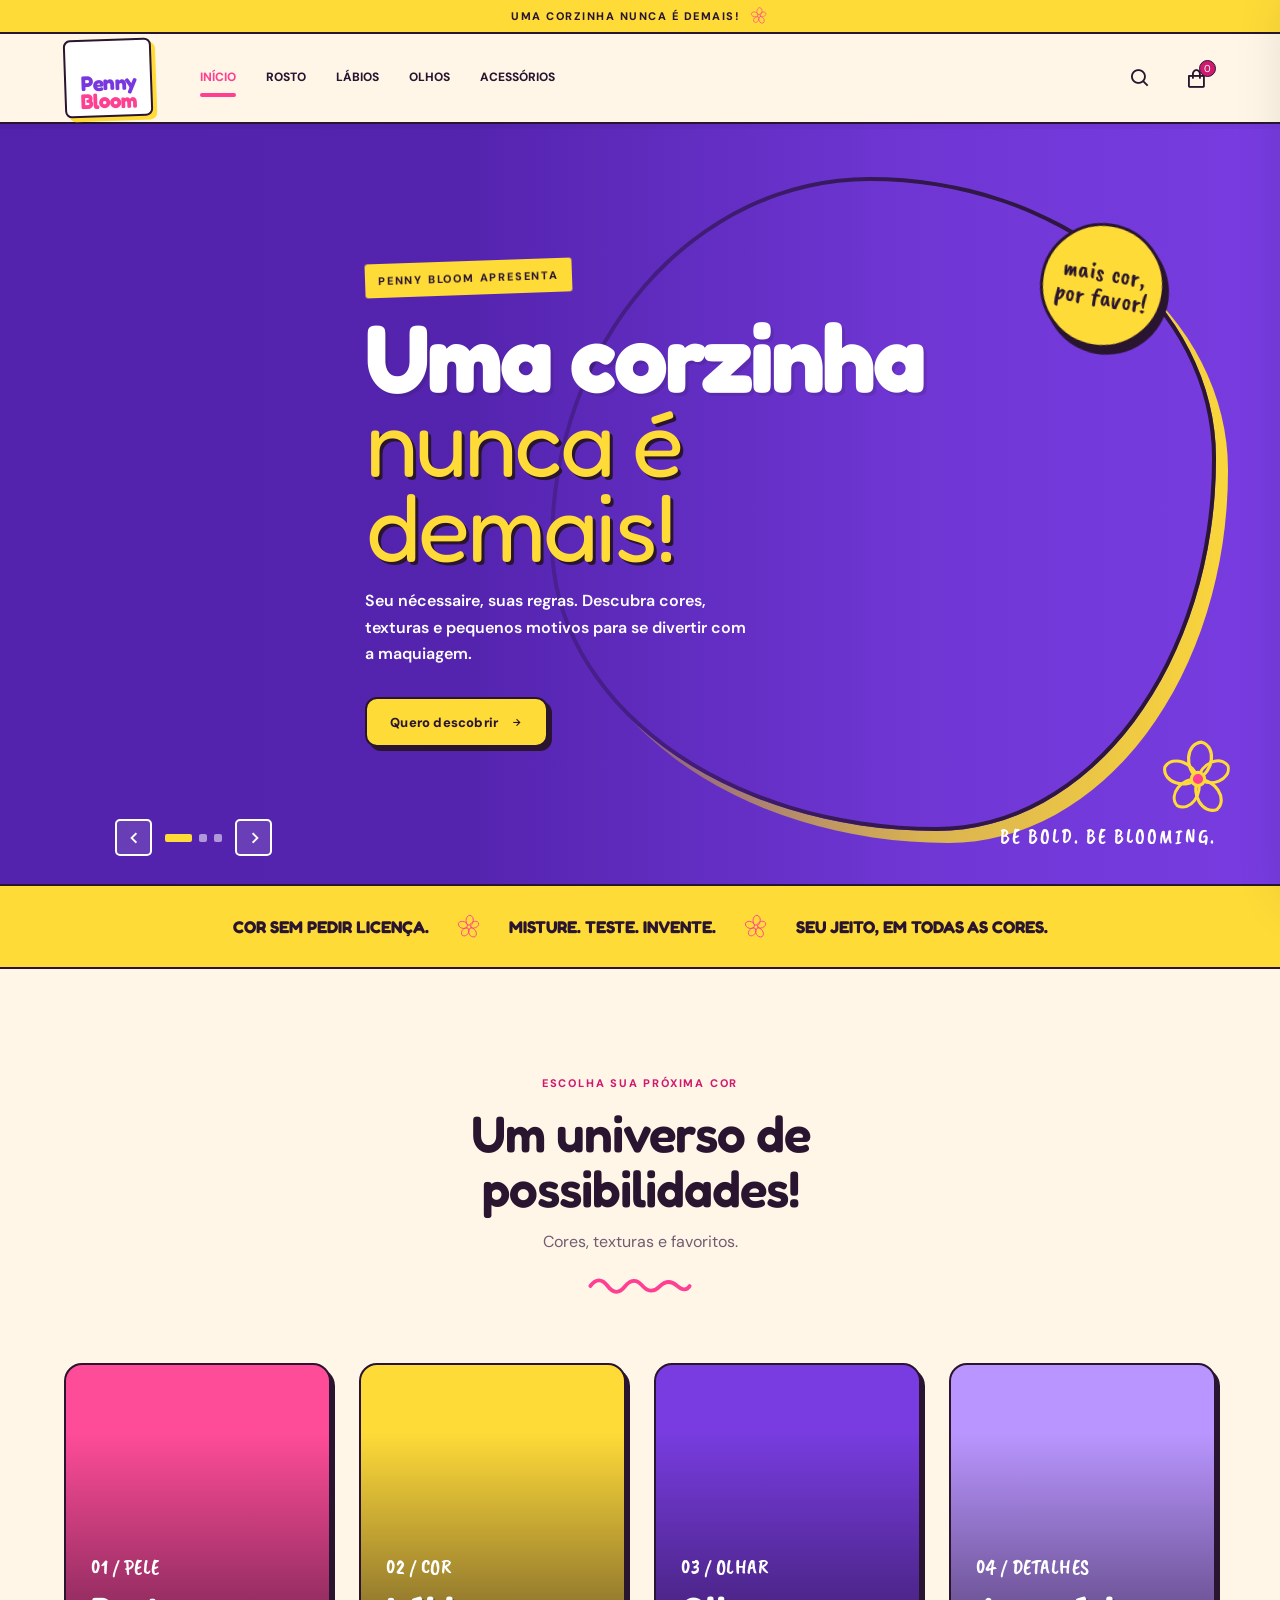
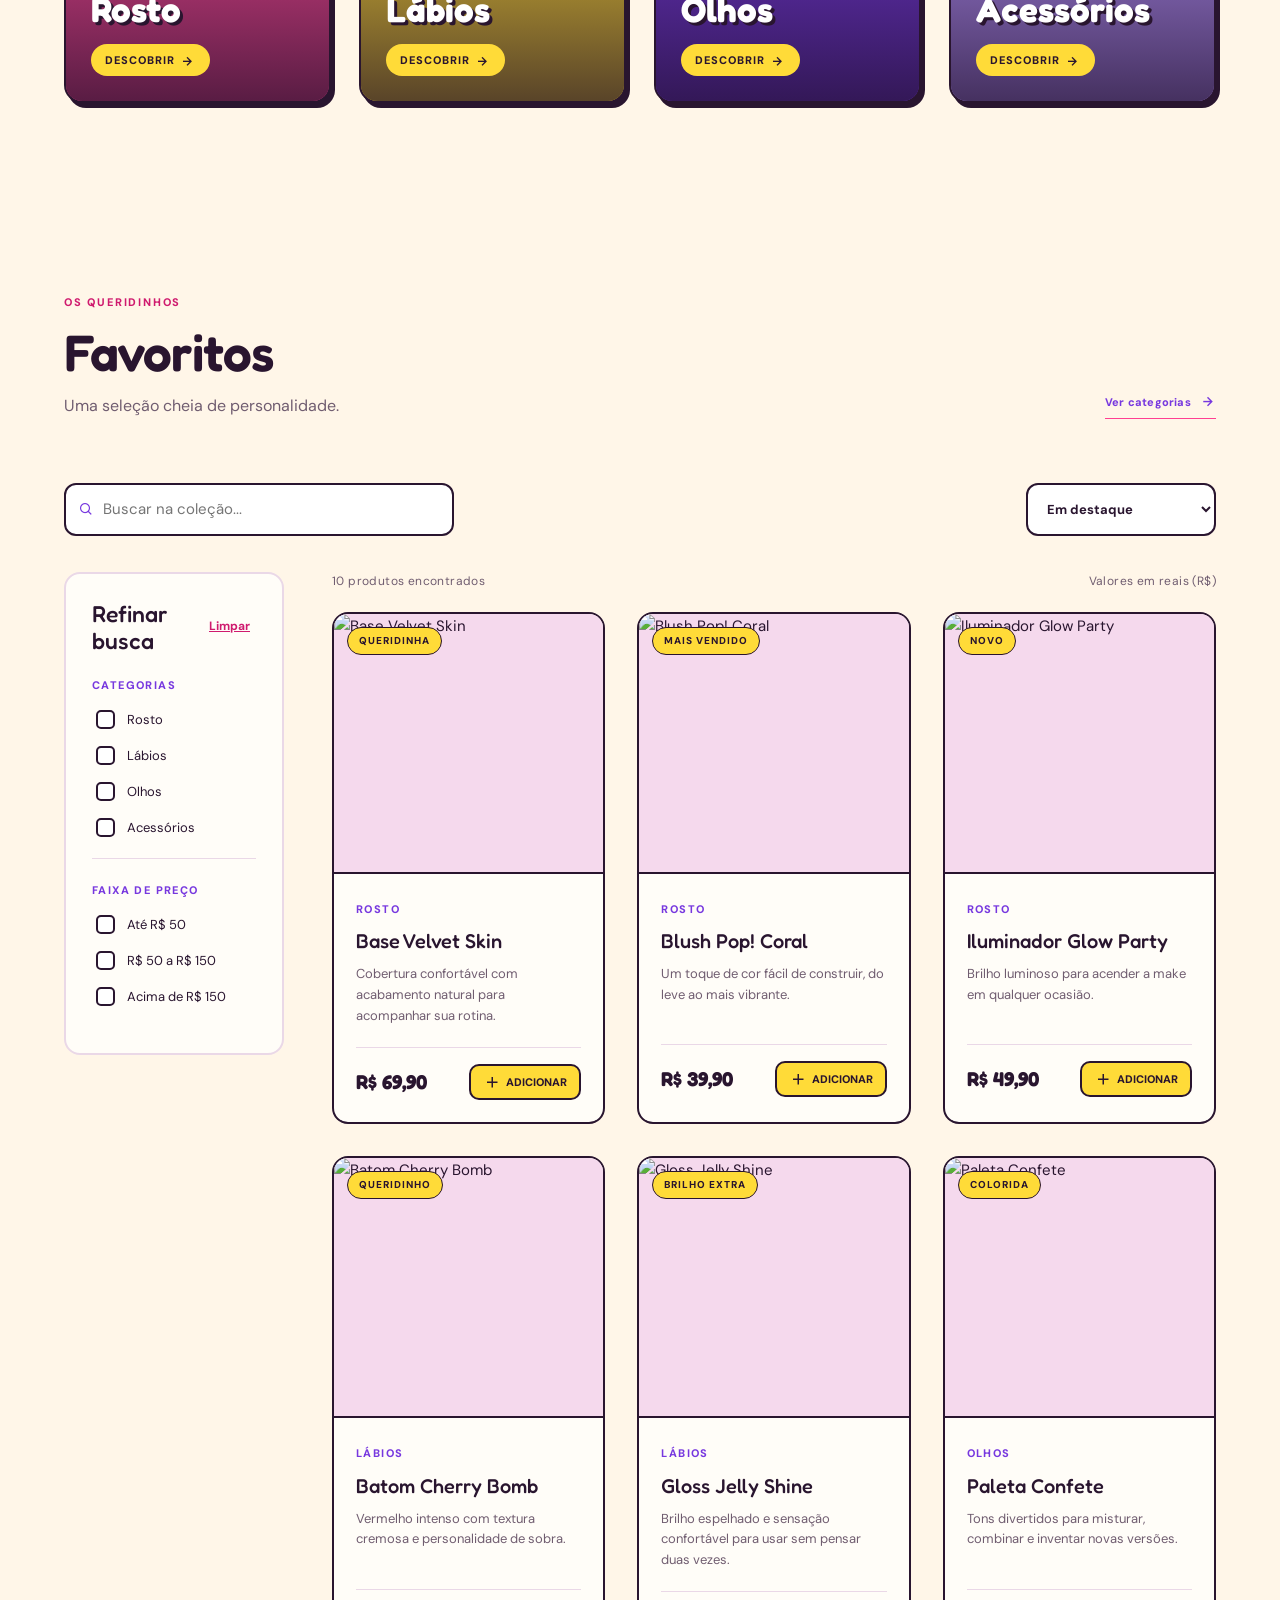
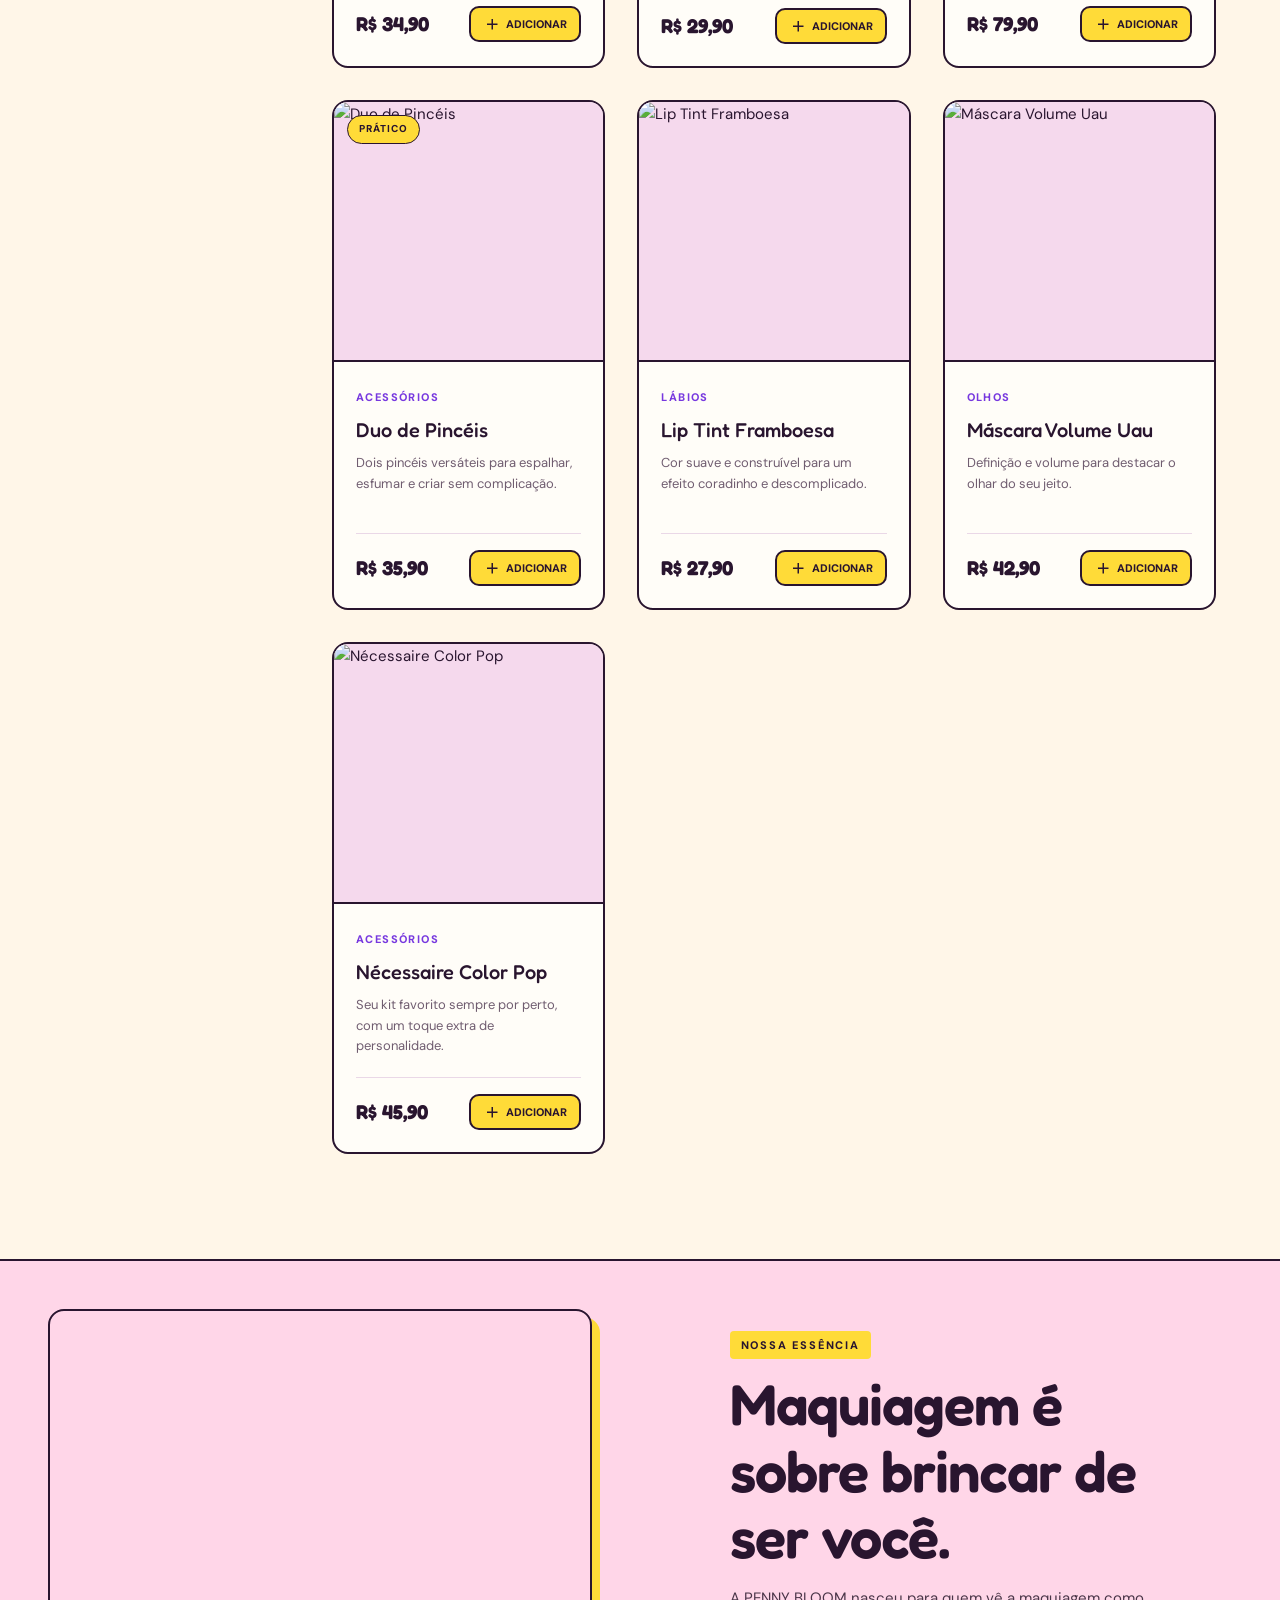
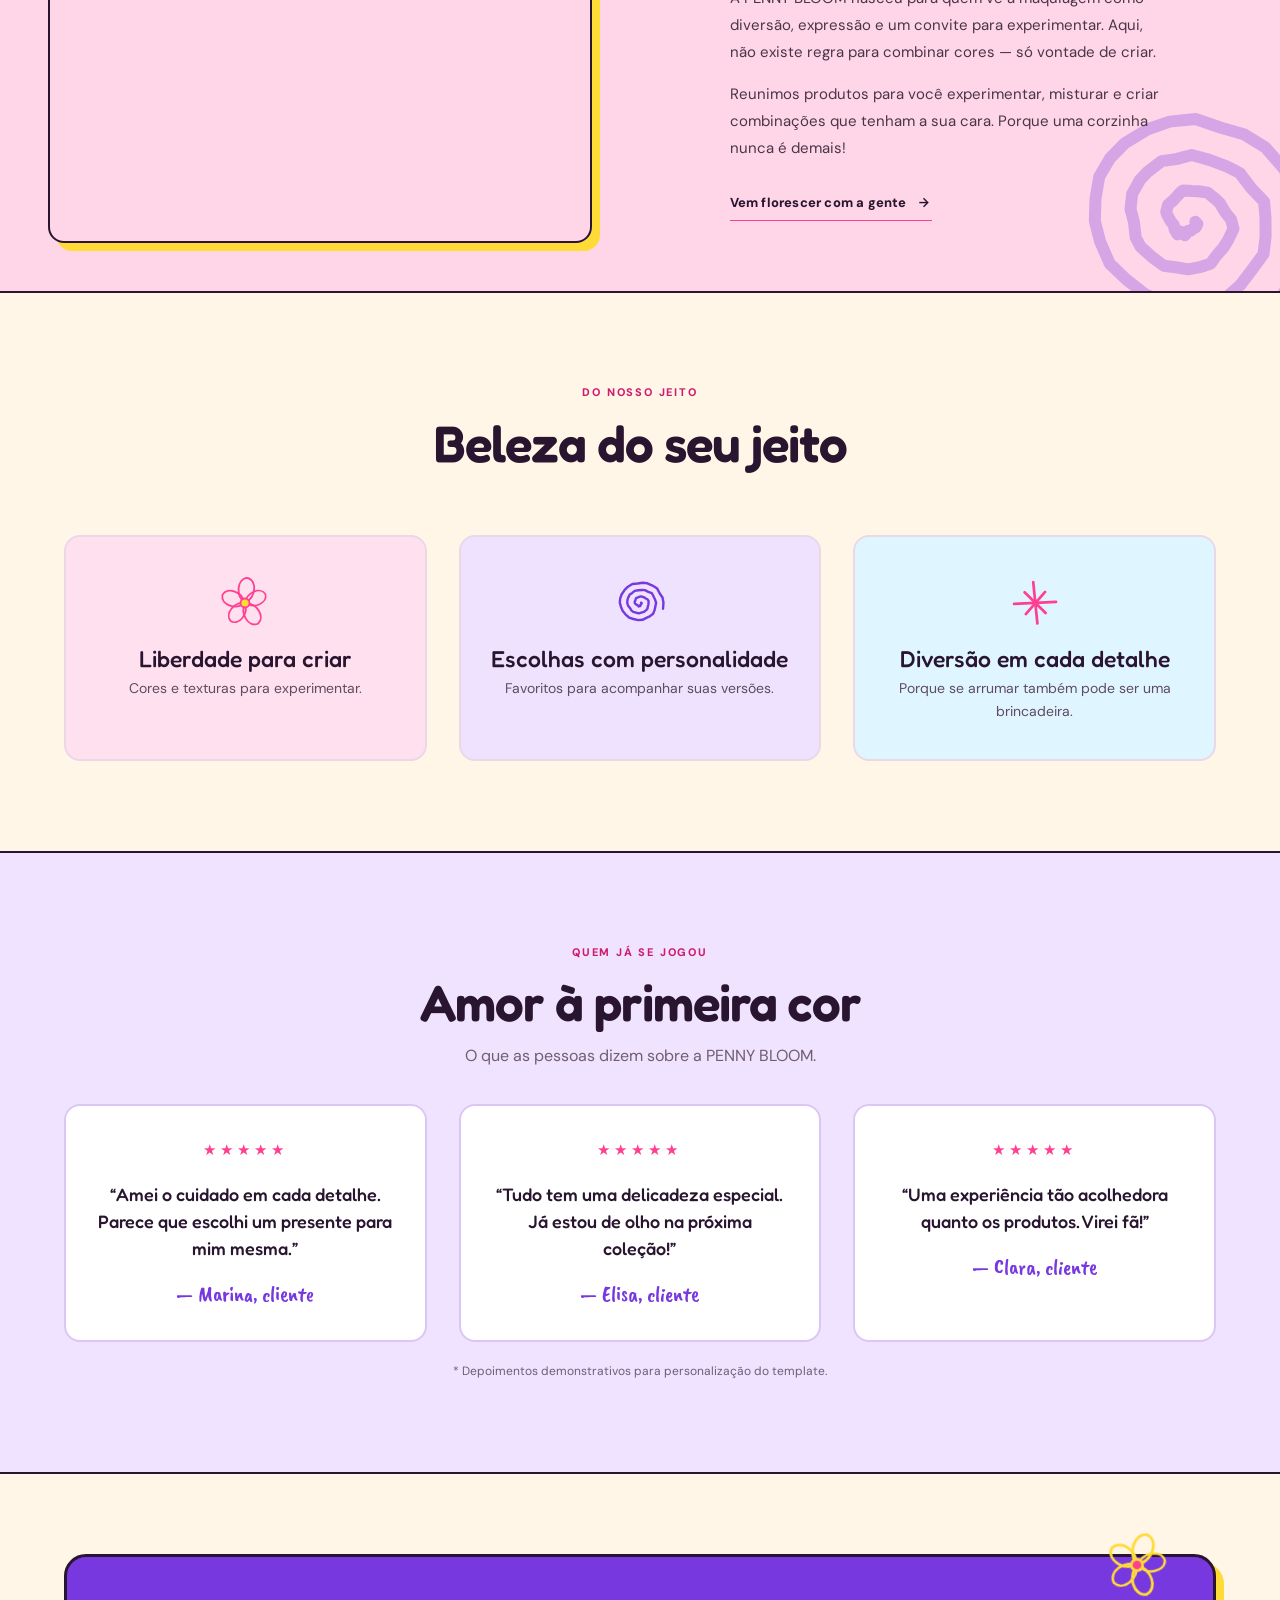
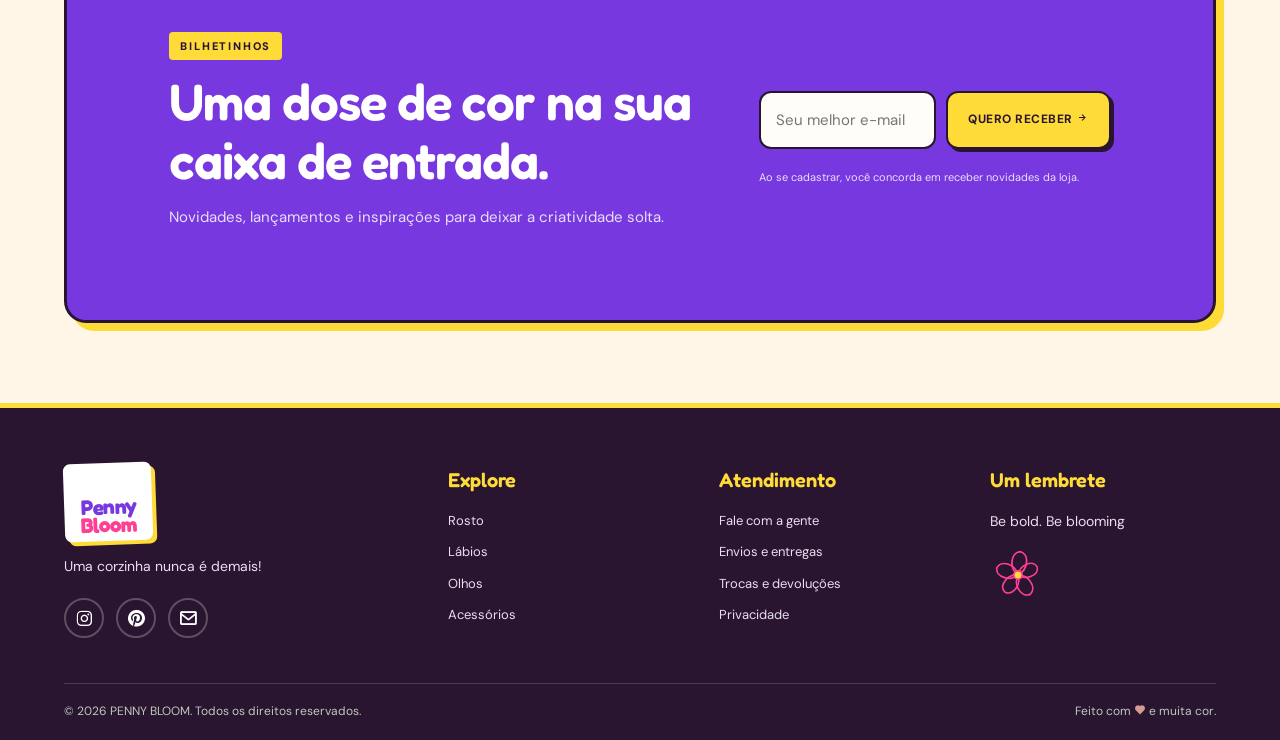
==== commit f7d5529b: "Update text in index.html for clarity and conciseness" ====
--- a/index.html
+++ b/index.html
@@ -56,8 +56,8 @@
     <section class="section categories-section">
       <div class="section-heading">
         <span class="eyebrow">ESCOLHA SUA PRÓXIMA COR</span>
-        <h2>Um universo de possibilidades</h2>
-        <p>Cores, texturas e favoritos para inventar seu próprio jeito de se expressar.</p>
+        <h2>Um universo de possibilidades!</h2>
+        <p>Cores, texturas e favoritos.</p>
       </div>
       <div class="category-grid">
         <a class="category-card category-face" href="rosto.html"><span>01 / PELE</span><h3>Rosto</h3><b>Descobrir <i class="bx bx-right-arrow-alt"></i></b></a>
@@ -69,7 +69,7 @@
 
     <section class="section shop-section" id="colecao">
       <div class="section-heading section-heading-row">
-        <div><span class="eyebrow">OS QUERIDINHOS DA VEZ</span><h2>Favoritos para se apaixonar</h2><p>Uma seleção cheia de cor e personalidade.</p></div>
+        <div><span class="eyebrow">OS QUERIDINHOS</span><h2>Favoritos</h2><p>Uma seleção cheia de personalidade.</p></div>
         <a class="text-link" href="rosto.html">Ver categorias <i class="bx bx-right-arrow-alt"></i></a>
       </div>
       <div class="catalog-toolbar">
@@ -103,14 +103,14 @@
 
     <section class="story-section">
       <div class="story-image"></div>
-      <div class="story-copy"><span class="eyebrow">NOSSA ESSÊNCIA</span><h2>Maquiagem é sobre brincar de ser você.</h2><p>A PENNY BLOOM nasceu para quem vê a maquiagem como diversão, expressão e um convite para experimentar. Aqui, não existe regra para combinar cores — só vontade de brincar.</p><p>Reunimos produtos para você experimentar, misturar e criar combinações que tenham a sua cara. Porque uma corzinha nunca é demais!</p><a class="text-link" href="#newsletter">Vem florescer com a gente <i class="bx bx-right-arrow-alt"></i></a></div>
+      <div class="story-copy"><span class="eyebrow">NOSSA ESSÊNCIA</span><h2>Maquiagem é sobre brincar de ser você.</h2><p>A PENNY BLOOM nasceu para quem vê a maquiagem como diversão, expressão e um convite para experimentar. Aqui, não existe regra para combinar cores — só vontade de criar.</p><p>Reunimos produtos para você experimentar, misturar e criar combinações que tenham a sua cara. Porque uma corzinha nunca é demais!</p><a class="text-link" href="#newsletter">Vem florescer com a gente <i class="bx bx-right-arrow-alt"></i></a></div>
     </section>
 
     <section class="section values-section">
       <div class="section-heading"><span class="eyebrow">DO NOSSO JEITO</span><h2>Beleza do seu jeito</h2></div>
       <div class="values-grid">
-        <article><i class="bx bx-leaf"></i><h3>Liberdade para criar</h3><p>Cores e texturas para experimentar sem medo.</p></article>
-        <article><i class="bx bx-heart"></i><h3>Escolhas com personalidade</h3><p>Favoritos para acompanhar todas as suas versões.</p></article>
+        <article><i class="bx bx-leaf"></i><h3>Liberdade para criar</h3><p>Cores e texturas para experimentar.</p></article>
+        <article><i class="bx bx-heart"></i><h3>Escolhas com personalidade</h3><p>Favoritos para acompanhar suas versões.</p></article>
         <article><i class="bx bx-gift"></i><h3>Diversão em cada detalhe</h3><p>Porque se arrumar também pode ser uma brincadeira.</p></article>
       </div>
     </section>
@@ -120,13 +120,13 @@
       <div class="testimonial-grid">
         <blockquote><div class="stars">★★★★★</div><p>“Amei o cuidado em cada detalhe. Parece que escolhi um presente para mim mesma.”</p><cite>— Marina, cliente</cite></blockquote>
         <blockquote><div class="stars">★★★★★</div><p>“Tudo tem uma delicadeza especial. Já estou de olho na próxima coleção!”</p><cite>— Elisa, cliente</cite></blockquote>
-        <blockquote><div class="stars">★★★★★</div><p>“Uma experiência tão acolhedora quanto os produtos. Virei fã da loja.”</p><cite>— Clara, cliente</cite></blockquote>
+        <blockquote><div class="stars">★★★★★</div><p>“Uma experiência tão acolhedora quanto os produtos. Virei fã!”</p><cite>— Clara, cliente</cite></blockquote>
       </div>
       <p class="demo-note">* Depoimentos demonstrativos para personalização do template.</p>
     </section>
 
     <section class="newsletter-section" id="newsletter">
-      <div><span class="eyebrow">BILHETINHOS COLORIDOS</span><h2>Uma dose de cor na sua caixa de entrada.</h2><p>Novidades, lançamentos e inspirações para deixar a criatividade solta.</p></div>
+      <div><span class="eyebrow">BILHETINHOS</span><h2>Uma dose de cor na sua caixa de entrada.</h2><p>Novidades, lançamentos e inspirações para deixar a criatividade solta.</p></div>
       <form id="newsletter-form" class="newsletter-form"><label class="sr-only" for="newsletter-email">Seu e-mail</label><input type="email" id="newsletter-email" placeholder="Seu melhor e-mail" required><button type="submit">Quero receber <i class="bx bx-right-arrow-alt"></i></button><small id="newsletter-message" aria-live="polite">Ao se cadastrar, você concorda em receber novidades da loja.</small></form>
     </section>
   </main>
@@ -135,7 +135,7 @@
     <div class="footer-main"><div class="footer-brand"><a class="logo" href="index.html" aria-label="Penny Bloom — início"><span class="logo-mark" aria-hidden="true">✿</span><span class="logo-word"><span class="logo-line">Penny</span><span class="logo-line">Bloom</span></span></a><p>Uma corzinha nunca é demais!</p><div class="social-links"><a href="#" aria-label="Instagram"><i class="bx bxl-instagram"></i></a><a href="#" aria-label="Pinterest"><i class="bx bxl-pinterest"></i></a><a href="#" aria-label="E-mail"><i class="bx bx-envelope"></i></a></div></div>
       <div><h3>Explore</h3><a href="rosto.html">Rosto</a><a href="labios.html">Lábios</a><a href="olhos.html">Olhos</a><a href="acessorios.html">Acessórios</a></div>
       <div><h3>Atendimento</h3><a href="#newsletter">Fale com a gente</a><a href="#">Envios e entregas</a><a href="#">Trocas e devoluções</a><a href="#">Privacidade</a></div>
-      <div><h3>Um lembrete</h3><p>Sua beleza, suas regras. Sua cor, sua história.</p><span class="footer-flower">✿</span></div>
+      <div><h3>Um lembrete</h3><p>Be bold. Be blooming</p><span class="footer-flower">✿</span></div>
     </div><div class="footer-bottom"><span>© <span id="current-year"></span> PENNY BLOOM. Todos os direitos reservados.</span><span>Feito com <i class="bx bxs-heart"></i> e muita cor.</span></div>
   </footer>
 
@@ -149,4 +149,4 @@
   </aside>
   <script src="app.js"></script>
 </body>
-</html>+</html>
--- a/style.css
+++ b/style.css
@@ -178,10 +178,12 @@
 .hero :focus-visible,.category-hero :focus-visible,.newsletter-section :focus-visible,.site-footer :focus-visible{outline-color:var(--yellow)}
 
 /* ---------- Tipografia e rótulos ---------- */
-.eyebrow{color:var(--pink-deep);font-size:11px;letter-spacing:1.8px}
-.category-hero .eyebrow,.story-copy .eyebrow,.newsletter-section .eyebrow{display:inline-block;background:var(--yellow);color:var(--ink);padding:6px 12px;border:2px solid var(--ink);border-radius:3px;rotate:-2deg}
+:root{--r:16px}
+.eyebrow{color:var(--pink-deep);font-size:11px;letter-spacing:1.8px;font-weight:800}
+.story-copy .eyebrow,.newsletter-section .eyebrow{display:inline-block;background:var(--yellow);color:var(--ink);padding:5px 11px;border-radius:4px}
+.section-heading h2{line-height:1.08;margin:14px 0 12px}
 .section-heading p{font-size:16px}
-.section-heading h2{line-height:1.05}
+.section-heading-row{margin-bottom:56px}
 
 /* ---------- Barra de aviso e logo ---------- */
 .announcement{border-bottom:2px solid var(--ink)}
@@ -193,95 +195,93 @@
 /* ---------- Menu, busca, formulários ---------- */
 .main-nav a{font-size:12px}
 .search-bar{background:var(--cream)}
-.search-bar input,.catalog-search,.catalog-toolbar select{border:2px solid var(--ink);border-radius:5px;background:#fff}
+.search-bar input,.catalog-search,.catalog-toolbar select{border:2px solid var(--ink);border-radius:12px;background:#fff}
 .catalog-search{color:var(--purple)}
 .catalog-search input{border:0;padding:12px 10px 12px 0}
 .catalog-toolbar select{min-height:48px;color:var(--ink);font-weight:700;font-size:13px}
-.search-bar button{background:var(--pink-btn);border:2px solid var(--ink);border-radius:5px;font-weight:800}
-.results-line{font-size:12px}
+.catalog-toolbar{margin-bottom:36px}
+.search-bar button{background:var(--pink-btn);border:2px solid var(--ink);border-radius:12px;font-weight:800}
+.results-line{margin-bottom:20px;font-size:12px}
 
 /* ---------- Botões ---------- */
-.button{min-height:50px}
+.button{min-height:50px;border-radius:12px}
 .button:active{transform:translate(4px,4px);box-shadow:0 0 0 var(--ink)}
 .button-primary{background:var(--pink-btn);color:#fff}
 .button-primary:hover{background:var(--purple)}
 .button-outline{background:#fff;border:2px solid var(--ink);color:var(--ink)}
 .button-outline:hover{background:var(--pink-btn);color:#fff}
 
-/* ---------- Hero ---------- */
+/* ---------- Hero: um selo + uma flor por slide ---------- */
 .hero-slide:nth-child(3){background:var(--plum)}
 .hero-slide:nth-child(3):after{background:linear-gradient(90deg,rgba(75,29,158,.98) 0%,rgba(75,29,158,.91) 37%,rgba(75,29,158,.2) 72%,transparent)}
 .hero-slide:nth-child(3) .hero-slide-image{box-shadow:12px 12px 0 var(--yellow)}
-.hero-slide::before{content:"";position:absolute;left:-70px;bottom:-90px;width:340px;height:340px;background:var(--sp-yellow) center/contain no-repeat;opacity:.5;z-index:1;pointer-events:none;rotate:-12deg}
+.hero h1{text-shadow:3px 3px 0 rgba(41,21,47,.15)}
 .hero-sticker{font:400 26px/.95 var(--hand);letter-spacing:.3px}
 .sticker-two{background:#c9a9ff;color:var(--ink)}
 .hero-note{font:400 20px var(--hand);letter-spacing:2px}
 .doodle{font-size:0!important;text-shadow:none!important;background:center/contain no-repeat}
-.doodle-flower{width:96px;height:96px;background-image:var(--f-yellow)}
-.doodle-spark{width:58px;height:58px;background-image:var(--st-cream)}
+.doodle-flower{width:88px;height:88px;background-image:var(--f-yellow)}
+.doodle-spark{display:none}
 
 /* ---------- Faixa de frases ---------- */
-.intro-strip{flex-wrap:wrap}
-.intro-strip span{font-size:0;flex:none;width:30px;height:30px;background:var(--f-pink) center/contain no-repeat;text-shadow:none}
-.intro-strip:before,.intro-strip:after{content:"";flex:none;width:34px;height:34px;background:var(--st-purple) center/contain no-repeat;text-shadow:none;transform:none}
-
-/* ---------- Títulos de seção: squiggle e flor desenhados ---------- */
-.section-heading:not(.section-heading-row)::after{content:"";width:132px;height:26px;margin:14px auto 0;background:var(--sq-pink) center/contain no-repeat;font-size:0;letter-spacing:0;text-shadow:none;transform:none}
-.section-heading-row::after{content:"";flex:none;width:46px;height:46px;background:var(--f-purple) center/contain no-repeat;font-size:0;text-shadow:none;transform:none;rotate:12deg}
-.section{position:relative}
-.categories-section::before{content:"";position:absolute;top:36px;right:2%;width:120px;height:120px;background:var(--sp-purple) center/contain no-repeat;pointer-events:none;rotate:20deg;opacity:.9}
-.categories-section::after{content:"";position:absolute;top:70px;left:2%;width:64px;height:64px;background:var(--f-pink) center/contain no-repeat;pointer-events:none;rotate:-14deg}
-
-/* ---------- Categorias ---------- */
-.category-card:nth-child(odd){rotate:-.7deg}
-.category-card:nth-child(even){rotate:.7deg}
-.category-card:hover{rotate:0deg}
+.intro-strip{flex-wrap:wrap;gap:26px}
+.intro-strip:before,.intro-strip:after{content:none}
+.intro-strip span{font-size:0;flex:none;width:28px;height:28px;background:var(--f-pink) center/contain no-repeat;text-shadow:none}
+
+/* ---------- Títulos de seção: sem rabisco por padrão ---------- */
+.section-heading:not(.section-heading-row)::after,.section-heading-row::after{content:none}
+.categories-section .section-heading::after{content:"";display:block;width:132px;height:26px;margin:18px auto 0;background:var(--sq-pink) center/contain no-repeat;font-size:0;text-shadow:none;transform:none}
+
+/* ---------- Categorias (home) ---------- */
+.category-card{border-width:2px;border-radius:18px;box-shadow:4px 5px 0 var(--ink)}
+.category-card:nth-child(n){outline:0}
 .category-tools{background:#b996ff}
-.category-face:after,.category-lips:after,.category-eyes:after,.category-tools:after{filter:saturate(1.2)}
+.category-face:after,.category-lips:after,.category-eyes:after,.category-tools:after{filter:saturate(1.1)}
 .category-card>span{font:400 21px var(--hand);letter-spacing:.5px}
-.category-card>span:before{content:"";width:20px;height:20px;background:var(--f-yellow) center/contain no-repeat;font-size:0;text-shadow:none;vertical-align:-4px}
-.category-card b{align-self:flex-start;margin-top:4px;padding:7px 13px;background:var(--yellow);color:var(--ink);border:2px solid var(--ink);border-radius:5px;box-shadow:2px 2px 0 var(--ink);font-size:11px;text-shadow:none;transition:.2s}
+.category-card>span:before{content:none}
+.category-card b{align-self:flex-start;margin-top:6px;padding:7px 14px;background:var(--yellow);color:var(--ink);border-radius:999px;font-size:11px;text-shadow:none;transition:.2s}
 .category-card:hover b{background:var(--pink-btn);color:#fff}
 
 /* ---------- Catálogo ---------- */
-.filters{background:#fffdf8;position:sticky;top:112px}
+.filters{position:sticky;top:112px;padding:26px;background:#fffdf8;border:2px solid var(--line);border-radius:var(--r);box-shadow:none}
 .filter-heading h3{font-size:23px}
 .clear-button{color:var(--pink-deep);font-size:12px;font-weight:700}
 .filter-group h4{color:var(--purple);font-size:11px;font-weight:800}
 .filter-group label{font-size:13px;color:var(--ink)}
-.filter-group input{appearance:none;-webkit-appearance:none;width:19px;height:19px;border:2px solid var(--ink);border-radius:4px;background:#fff;flex:none;cursor:pointer}
+.filter-group input{appearance:none;-webkit-appearance:none;width:19px;height:19px;border:2px solid var(--ink);border-radius:5px;background:#fff;flex:none;cursor:pointer}
 .filter-group input:checked{background:var(--pink);box-shadow:inset 0 0 0 3px #fff}
-.product-card:after{content:"";top:-16px;right:12px;width:34px;height:34px;background:var(--f-pink) center/contain no-repeat;font-size:0;text-shadow:none}
-.product-image-wrap{border-bottom:2px solid var(--ink);border-radius:6px 6px 0 0}
-.product-badge{font-size:10px;font-weight:800;box-shadow:2px 2px 0 var(--ink)}
-.quick-view{background:var(--yellow);border:2px solid var(--ink);border-radius:5px;color:var(--ink)}
+.product-card{border:2px solid var(--ink);border-radius:var(--r);box-shadow:none}
+.product-card:after{content:none}
+.product-card:hover{transform:translateY(-4px);box-shadow:6px 8px 0 var(--pink)}
+.product-image-wrap{border-bottom:2px solid var(--ink);border-radius:14px 14px 0 0}
+.product-badge{font-size:10px;font-weight:800;border-radius:999px;padding:5px 11px}
+.quick-view{background:var(--yellow);border:2px solid var(--ink);border-radius:10px;color:var(--ink)}
 .product-category{color:var(--purple);font-size:11px;font-weight:800}
-.product-info h3{font-size:20px}
-.product-info p{font-size:12.5px;min-height:58px}
+.product-info h3{font-size:20px;margin:8px 0 10px}
+.product-info p{font-size:13px;min-height:60px}
+.product-card-bottom{margin-top:20px;padding-top:16px}
 .product-card-bottom>strong{color:var(--ink);font:700 20px var(--serif)}
-.add-button{padding:7px 12px;background:var(--yellow);color:var(--ink);border:2px solid var(--ink);border-radius:5px;box-shadow:2px 2px 0 var(--ink);font-size:11px;font-weight:800;transition:.15s}
-.add-button:hover{background:var(--pink-btn);color:#fff;transform:translate(2px,2px);box-shadow:0 0 0 var(--ink)}
-.empty-state{border:2px dashed var(--purple);border-radius:10px;background:#fffdf8}
+.add-button{padding:7px 12px;background:var(--yellow);color:var(--ink);border:2px solid var(--ink);border-radius:10px;font-size:11px;font-weight:800;transition:.15s}
+.add-button:hover{background:var(--pink-btn);color:#fff}
+.empty-state{border:2px dashed var(--purple);border-radius:var(--r);background:#fffdf8}
 .empty-state>i{font-size:0;display:block;width:72px;height:72px;margin:0 auto 8px;background:var(--sp-purple) center/contain no-repeat}
 .empty-state>i:before{content:none}
 .empty-state h3{font-family:var(--serif);font-weight:600}
 .empty-state p{font-size:14px}
 
-/* ---------- Nossa essência ---------- */
-.story-section{background:var(--blush);color:var(--ink);position:relative;overflow:clip}
-.story-section::before{content:"";position:absolute;right:-60px;bottom:-80px;width:300px;height:300px;background:var(--sp-purple) center/contain no-repeat;opacity:.35;pointer-events:none;rotate:25deg}
-.story-image{rotate:-1.5deg;background-position:center}
+/* ---------- Nossa essência: o único espiral grande da home ---------- */
+.story-section{background:var(--blush);color:var(--ink);position:relative;overflow:clip;border-block-width:2px}
+.story-section::before{content:"";position:absolute;right:-60px;bottom:-80px;width:300px;height:300px;background:var(--sp-purple) center/contain no-repeat;opacity:.3;pointer-events:none;rotate:25deg}
+.story-image{border-width:2px;border-radius:var(--r)}
 .story-copy{position:relative;z-index:1}
 .story-copy h2{color:var(--ink)}
 .story-copy p{color:#4a3548;font-size:15px;line-height:1.8}
 .story-copy .text-link{color:var(--ink);border-color:var(--pink);font-size:13px}
 
-/* ---------- Valores: ícones desenhados em vez de ícones de biblioteca ---------- */
-.values-grid i{font-size:0;display:block;width:68px;height:68px;margin:0 auto 6px;background:center/contain no-repeat}
+/* ---------- Valores: ícones desenhados, cards neutros ---------- */
+.values-grid article{padding:36px 28px;background:#fffdf8;border:2px solid var(--line);border-radius:var(--r);box-shadow:none}
+.values-grid i{font-size:0;display:block;width:60px;height:60px;margin:0 auto 10px;background:center/contain no-repeat}
 .values-grid i:before{content:none}
-.values-grid article:nth-child(1){background:var(--blush);rotate:-1deg}
-.values-grid article:nth-child(2){background:var(--lilac);rotate:.8deg}
-.values-grid article:nth-child(3){background:var(--butter);rotate:-.6deg}
 .values-grid article:nth-child(1) i{background-image:var(--f-pink)}
 .values-grid article:nth-child(2) i{background-image:var(--sp-purple)}
 .values-grid article:nth-child(3) i{background-image:var(--st-pink)}
@@ -289,24 +289,19 @@
 .values-grid p{font-size:14px;color:#5e4d5e;max-width:280px}
 
 /* ---------- Depoimentos ---------- */
-.testimonials-section{background:var(--lilac);position:relative;overflow:clip}
-.testimonials-section::before{content:"";position:absolute;left:3%;top:30px;width:90px;height:90px;background:var(--f-purple) center/contain no-repeat;rotate:-10deg;pointer-events:none}
-.testimonials-section::after{content:"";position:absolute;right:4%;bottom:40px;width:90px;height:90px;background:var(--st-pink) center/contain no-repeat;pointer-events:none}
-.testimonial-grid blockquote:nth-child(1){rotate:-1.2deg;box-shadow:5px 5px 0 var(--pink)}
-.testimonial-grid blockquote:nth-child(2){rotate:.8deg;box-shadow:5px 5px 0 var(--yellow)}
-.testimonial-grid blockquote:nth-child(3){rotate:-.6deg;box-shadow:5px 5px 0 var(--purple)}
+.testimonials-section{background:var(--lilac);border-block-width:2px}
+.testimonial-grid blockquote{padding:32px;border:2px solid #dcc6f5;border-radius:var(--r);box-shadow:none}
 .testimonial-grid p{font:500 18px/1.5 var(--serif);color:var(--ink)}
 .testimonial-grid cite{font:400 22px var(--hand);color:var(--purple)}
 .stars{color:var(--pink)}
 .demo-note{font-size:12px;color:#6f5d78}
 
 /* ---------- Newsletter ---------- */
-.newsletter-section{width:min(1220px,90%);margin:70px auto;position:relative}
-.newsletter-section::before{content:"";position:absolute;top:-30px;right:38px;width:78px;height:78px;background:var(--f-yellow) center/contain no-repeat;rotate:14deg;pointer-events:none}
-.newsletter-section::after{content:"";position:absolute;left:-22px;bottom:-22px;width:60px;height:60px;background:var(--st-yellow) center/contain no-repeat;pointer-events:none}
+.newsletter-section{width:min(1220px,90%);margin:80px auto;position:relative;border-radius:22px}
+.newsletter-section::before{content:"";position:absolute;top:-30px;right:38px;width:76px;height:76px;background:var(--f-yellow) center/contain no-repeat;rotate:14deg;pointer-events:none}
 .newsletter-section p{font-size:15px}
 .newsletter-form{gap:10px}
-.newsletter-form input,.newsletter-form button{border-radius:5px}
+.newsletter-form input,.newsletter-form button{border-radius:12px}
 .newsletter-form input{border:2px solid var(--ink)}
 .newsletter-form button{font-size:12px;padding:0 20px}
 .newsletter-form small{font-size:11px}
@@ -315,37 +310,49 @@
 .footer-main h3{color:var(--yellow);font:600 20px var(--serif)}
 .footer-main p{color:#e8dff0;font-size:14px;max-width:260px}
 .footer-main>div>a:not(.logo){color:#e8dff0;font-size:13px}
-.footer-flower{font-size:0;display:block;width:58px;height:58px;background:var(--f-pink) center/contain no-repeat}
-.footer-brand:after{content:"";width:100px;height:26px;margin-top:16px;background:var(--sq-yellow) left center/contain no-repeat;font-size:0;letter-spacing:0;transform:none}
+.footer-flower{font-size:0;display:block;width:56px;height:56px;background:var(--f-pink) center/contain no-repeat}
+.footer-brand:after{content:none}
 .social-links a{width:40px;height:40px;display:grid;place-items:center;border:2px solid #ffffff40;border-radius:50%;transition:.2s}
 .social-links a:hover{background:var(--yellow);color:var(--ink);border-color:var(--yellow)}
 .footer-bottom{font-size:12px}
 
-/* ---------- Páginas de categoria ---------- */
-.category-hero{position:relative;overflow:clip;padding:90px 5% 80px}
+/* ==========================================================================
+   PÁGINAS DE CATEGORIA — hierarquia:
+   cabeçalho › respiro › breadcrumb › separação › título › descrição › respiro › produtos
+   ========================================================================== */
+.category-hero{position:relative;overflow:clip;padding:32px 5% 92px}
 .category-hero>*{position:relative;z-index:1}
-.category-hero h1{color:#fff;text-shadow:4px 4px 0 var(--pink)}
-.category-hero p{font:400 26px/1.2 var(--hand);color:#fff;max-width:520px}
-.category-hero::before{content:"";position:absolute;left:4%;top:-34px;width:210px;height:210px;background:var(--sp-yellow) center/contain no-repeat;opacity:.5;rotate:-10deg}
-.category-hero::after{content:"";position:absolute;right:6%;bottom:-22px;width:130px;height:130px;background:var(--f-yellow) center/contain no-repeat;rotate:12deg}
+.breadcrumb{max-width:calc(1320px - 10vw);margin:0 auto 72px;display:flex;align-items:center;gap:10px;font-size:13px;font-weight:700;color:#fff;text-align:left}
+.breadcrumb a{display:inline-flex;align-items:center;gap:4px;padding:6px 14px 6px 8px;border-radius:999px;background:rgba(255,255,255,.16);transition:background .2s,color .2s}
+.breadcrumb a:hover{background:var(--yellow);color:var(--ink)}
+.breadcrumb a i{font-size:18px}
+.breadcrumb [aria-current]{opacity:.9}
+.category-hero .eyebrow{display:inline-block;margin-bottom:20px;padding:5px 11px;background:var(--yellow);color:var(--ink);border-radius:4px;font-size:10.5px}
+.category-hero h1{margin:0 0 18px;color:#fff;text-shadow:3px 3px 0 var(--pink)}
+.category-hero p{max-width:520px;font:400 26px/1.25 var(--hand);color:#fff}
+.category-hero::after{content:"";position:absolute;right:6%;bottom:-24px;width:110px;height:110px;background:var(--f-yellow) center/contain no-repeat;rotate:12deg}
 body[data-category=labios] .category-hero{background:var(--pink)}
-body[data-category=labios] .category-hero h1{text-shadow:4px 4px 0 var(--purple)}
+body[data-category=labios] .category-hero h1{text-shadow:3px 3px 0 var(--purple)}
+body[data-category=labios] .breadcrumb{color:var(--ink)}
+body[data-category=labios] .breadcrumb a{background:rgba(255,255,255,.4)}
 body[data-category=olhos] .category-hero{background:var(--plum)}
 body[data-category=acessorios] .category-hero{background:var(--yellow);color:var(--ink)}
-body[data-category=acessorios] .category-hero h1{color:var(--ink);text-shadow:4px 4px 0 var(--pink)}
-body[data-category=acessorios] .category-hero p{color:var(--ink)}
+body[data-category=acessorios] .category-hero h1{color:var(--ink);text-shadow:3px 3px 0 var(--pink)}
+body[data-category=acessorios] .category-hero p,body[data-category=acessorios] .breadcrumb{color:var(--ink)}
+body[data-category=acessorios] .breadcrumb a{background:rgba(41,21,47,.08)}
 body[data-category=acessorios] .category-hero .eyebrow{background:#fff}
-body[data-category=acessorios] .category-hero::before{background-image:var(--sp-pink)}
 body[data-category=acessorios] .category-hero::after{background-image:var(--f-pink)}
+.category-shop .section-heading-row{margin-bottom:44px}
+.category-shop .section-heading-row h2{font-size:clamp(26px,3vw,34px);color:var(--ink)}
 
 /* ---------- Página de produto ---------- */
 .product-detail-section{padding-top:50px}
 .back-link{color:var(--purple);font-weight:800;font-size:12px}
-.detail-image{border:3px solid var(--ink);border-radius:28px 90px 28px 90px;box-shadow:10px 10px 0 var(--yellow);overflow:hidden;rotate:-1deg}
+.detail-image{border:2px solid var(--ink);border-radius:28px 90px 28px 90px;box-shadow:10px 10px 0 var(--yellow);overflow:hidden}
 .detail-copy h1{font:700 clamp(38px,4.5vw,60px)/1 var(--serif);letter-spacing:-1px}
 .detail-price{font:700 32px var(--serif);color:var(--pink-deep)}
 .detail-copy>p{font-size:16px}
-.detail-note{background:var(--butter);border:2px dashed var(--ink);border-radius:8px;color:var(--ink)!important;font-size:14px!important}
+.detail-note{background:var(--butter);border:2px dashed var(--ink);border-radius:12px;color:var(--ink)!important;font-size:14px!important}
 .detail-note i{font-size:0;display:inline-block;width:24px;height:24px;margin-right:6px;vertical-align:-6px;background:var(--f-pink) center/contain no-repeat}
 .detail-note i:before{content:none}
 .detail-benefits{font-size:13px}
@@ -355,39 +362,53 @@
 /* ---------- Carrinho e aviso ---------- */
 .cart-drawer{border-left:3px solid var(--ink)}
 .drawer-header h2{font-family:var(--serif);font-weight:700}
-.cart-line>img{border:2px solid var(--ink);border-radius:6px}
+.cart-line>img{border:2px solid var(--ink);border-radius:8px}
 .cart-line-info>a{font:600 17px var(--serif)}
 .cart-line-info>strong{color:var(--pink-deep);font-size:14px}
-.quantity-control{border:2px solid var(--ink);border-radius:5px}
+.quantity-control{border:2px solid var(--ink);border-radius:10px}
 .remove-item{color:var(--pink-deep)}
 .cart-empty>i{color:var(--pink)}
 .cart-empty h3{font-family:var(--serif);font-weight:600}
 .cart-empty p,.drawer-footer p,.drawer-footer small{font-size:12px}
 .subtotal strong{font:700 24px var(--serif)}
-.toast{background:var(--ink);border:2px solid var(--yellow);border-radius:6px;font-weight:600}
-
-/* ---------- Responsivo ---------- */
+.toast{background:var(--ink);border:2px solid var(--yellow);border-radius:10px;font-weight:600}
+
+/* ---------- Espaço de respiro (desktop) ---------- */
+@media(min-width:761px){
+ .section-heading{margin-bottom:64px}
+ .category-grid{gap:28px}
+ .catalog-layout{gap:48px}
+ .products-grid{gap:32px}
+ .product-info{padding:22px}
+ .values-grid,.testimonial-grid{gap:32px}
+ .story-image{margin:48px}
+ .category-shop{padding-top:96px}
+}
 @media(max-width:1100px){.filters{position:static}}
+
+/* ---------- Mobile ---------- */
 @media(max-width:760px){
  .logo-mark{width:24px;height:24px}
- .hero-slide::before{left:auto;right:-60px;top:-50px;bottom:auto;width:210px;height:210px;opacity:.3}
  .hero-slide:nth-child(3):after{background:linear-gradient(180deg,rgba(75,29,158,.98),rgba(75,29,158,.92) 48%,rgba(75,29,158,.08))}
  .hero-sticker{font-size:19px}
- .doodle-flower{width:56px;height:56px}.doodle-spark{width:36px;height:36px}
- .categories-section::before{width:70px;height:70px;top:16px;opacity:.7}.categories-section::after{display:none}
+ .doodle-flower{width:52px;height:52px}
  .section-heading p{font-size:15px}
+ .category-grid{gap:14px}
+ .catalog-layout{gap:24px}
+ .products-grid{gap:18px}
+ .category-shop{padding-top:56px}
  .story-section::before{width:200px;height:200px}
- .testimonials-section::before,.testimonials-section::after{width:56px;height:56px;opacity:.8}
- .newsletter-section::before{width:58px;height:58px;right:20px;top:-24px}
- .category-hero{padding:70px 7% 60px}
+ .newsletter-section::before{width:56px;height:56px;right:20px;top:-24px}
+ .category-hero{padding:24px 7% 64px}
+ .breadcrumb{margin-bottom:44px;font-size:12px}
  .category-hero p{font-size:22px}
- .category-hero::before{width:130px;height:130px}.category-hero::after{width:80px;height:80px}
+ .category-hero::after{width:76px;height:76px}
  .detail-image{border-radius:22px 60px 22px 60px;box-shadow:6px 6px 0 var(--yellow)}
  .product-info p{font-size:12px}
 }
 @media(max-width:420px){
  .hero-sticker{font-size:15px}
  .category-card>span{font-size:17px}
- .category-card b{padding:5px 9px;font-size:10px}
+ .category-card b{padding:5px 10px;font-size:10px}
 }
 @media(prefers-reduced-motion:reduce){.logo:hover .logo-mark{rotate:0deg}}
